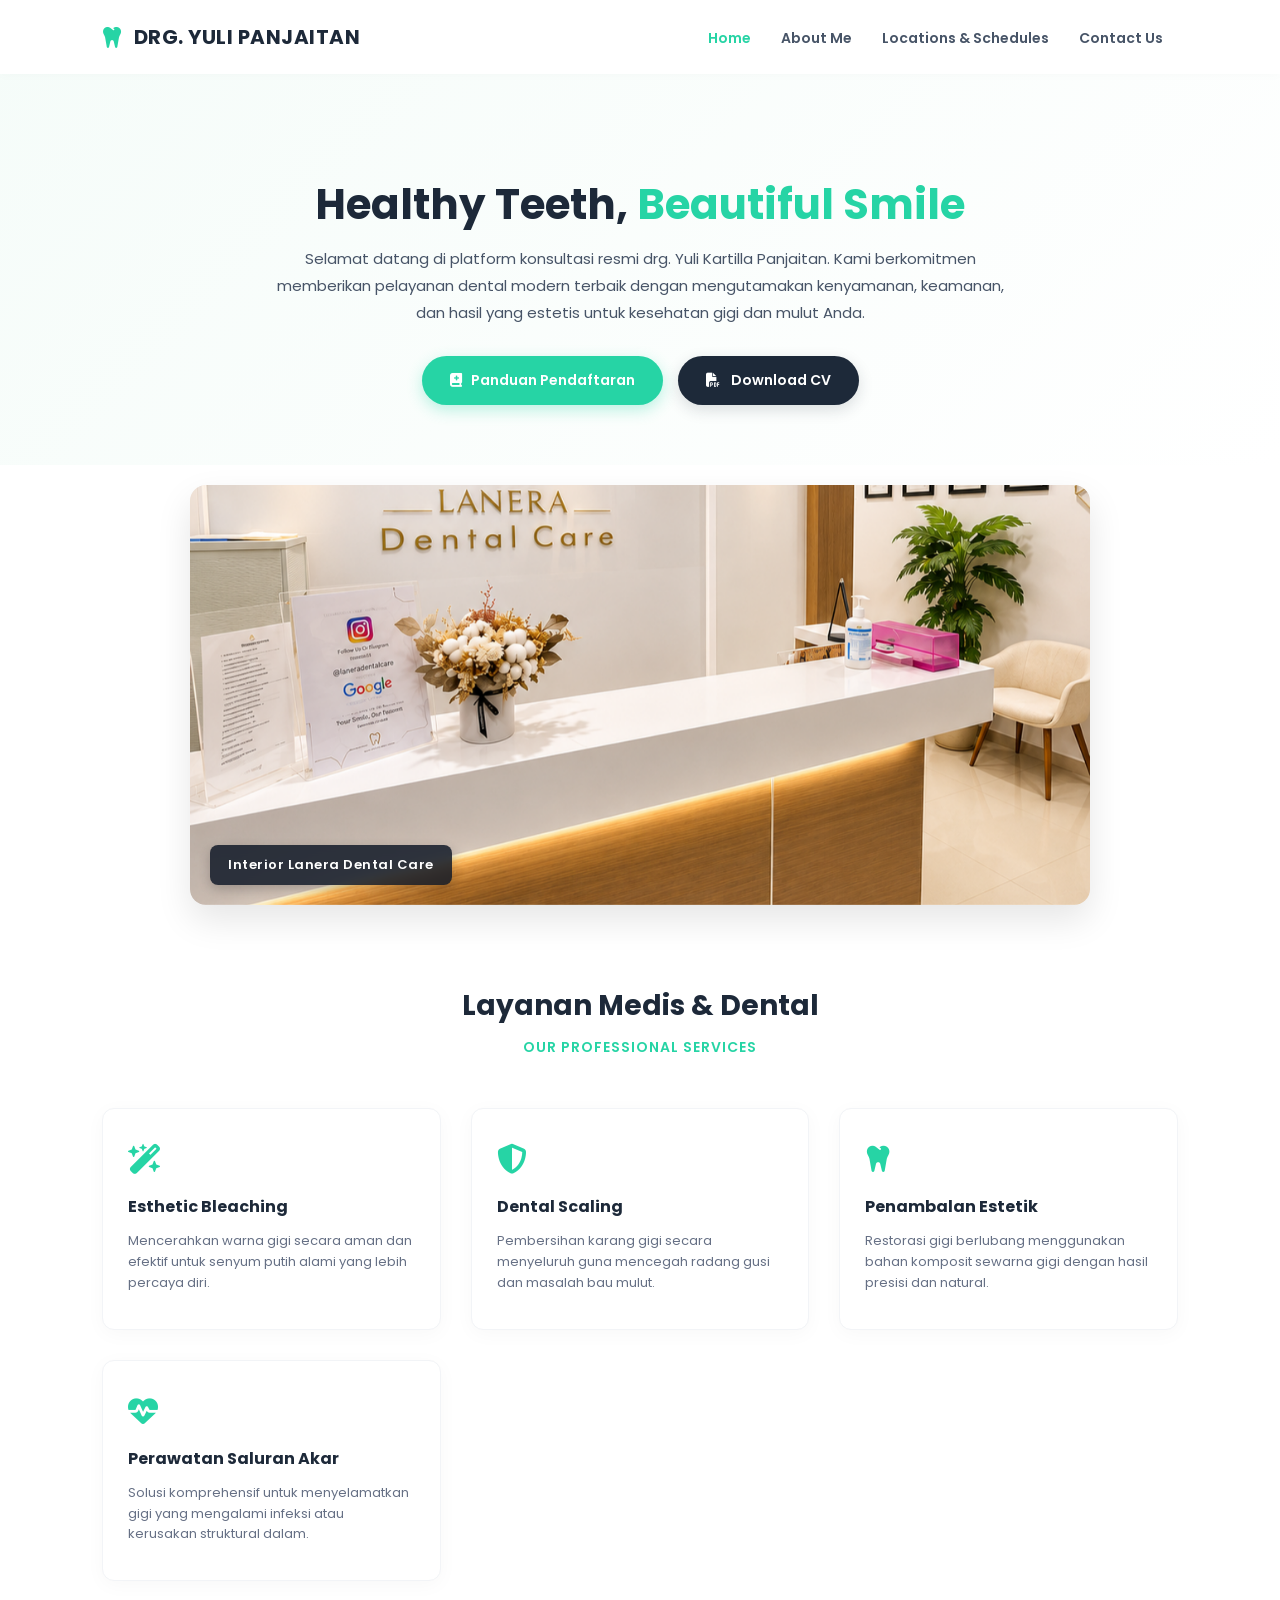
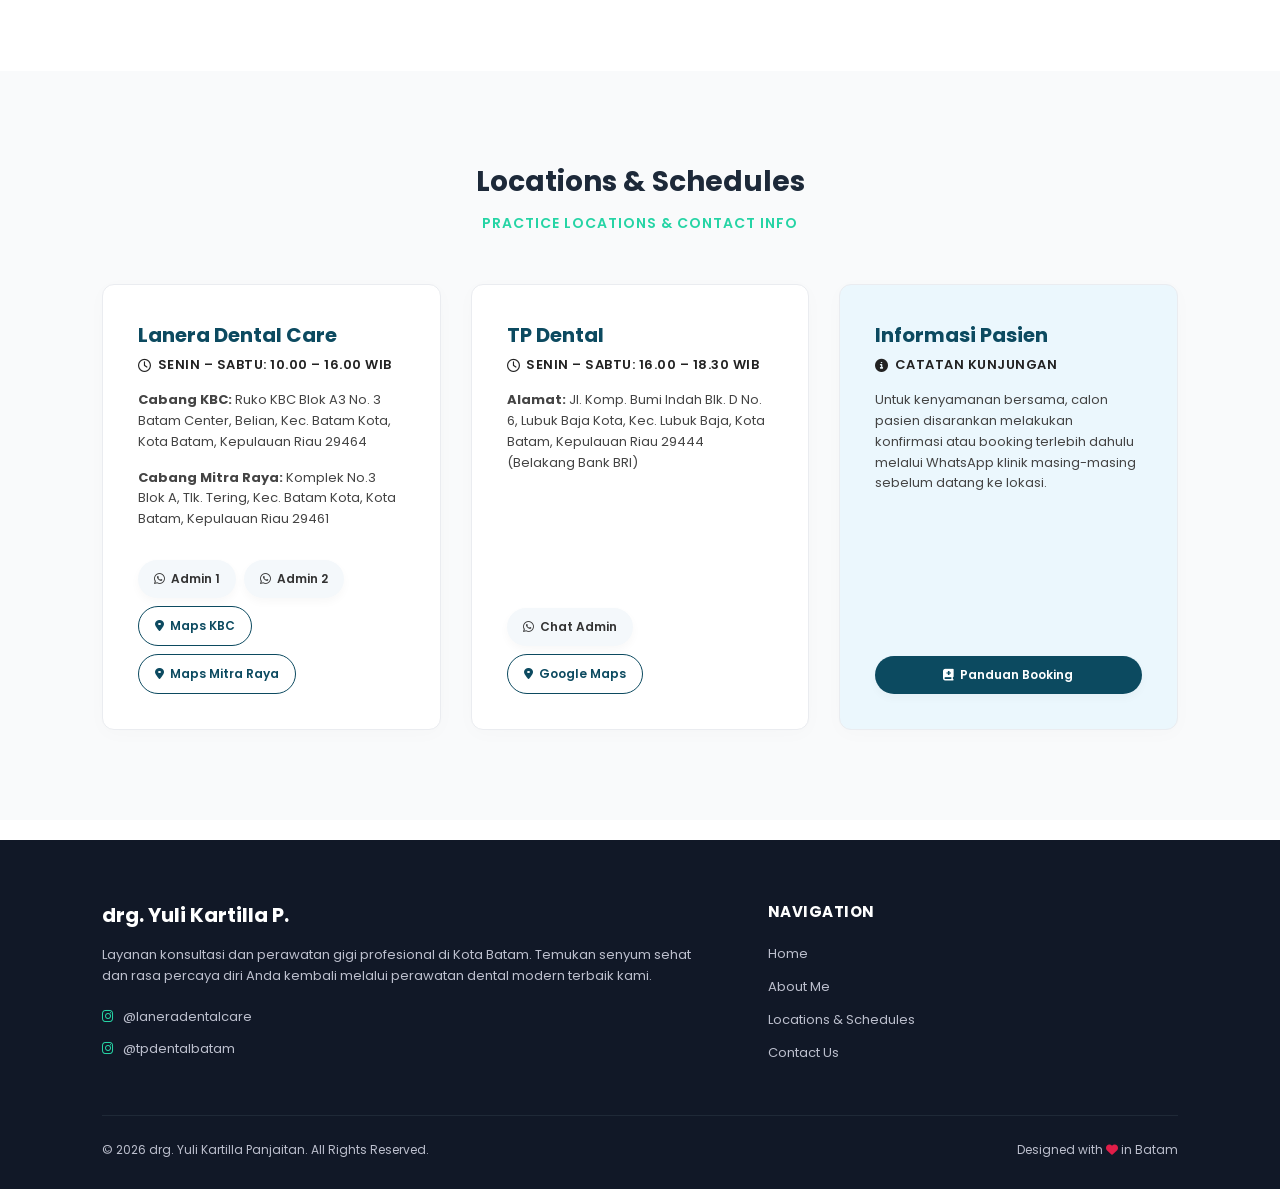
==== index.html @ f627911e "Update index.html" ====
<!DOCTYPE html>
<html lang="en">
<head>
    <meta charset="UTF-8">
    <meta name="viewport" content="width=device-width, initial-scale=1.0">
    <title>Home - drg. Yuli Kartilla Panjaitan</title>
    <!-- Font Awesome untuk Ikon -->
    <link rel="stylesheet" href="https://cdnjs.cloudflare.com/ajax/libs/font-awesome/6.4.0/css/all.min.css">
    <!-- Google Fonts -->
    <link href="https://fonts.googleapis.com/css2?family=Poppins:wght@300;400;600;700&display=swap" rel="stylesheet">
    
    <style>
        * {
            margin: 0;
            padding: 0;
            box-sizing: border-box;
            font-family: 'Poppins', sans-serif;
            scroll-behavior: smooth;
        }

        body {
            background-color: #ffffff;
            color: #333;
            overflow-x: hidden;
        }

        /* Navigation Bar */
        header {
            display: flex;
            justify-content: space-between;
            align-items: center;
            padding: 22px 8%;
            background: rgba(255, 255, 255, 0.95);
            backdrop-filter: blur(8px);
            position: fixed;
            width: 100%;
            z-index: 1000;
            top: 0;
            left: 0;
            box-shadow: 0 2px 10px rgba(0, 0, 0, 0.02);
            transition: all 0.3s ease-in-out;
        }

        header.scrolled {
            padding: 12px 8%;
            background: #ffffff;
            box-shadow: 0 4px 20px rgba(0, 0, 0, 0.08);
        }

        .logo {
            display: flex;
            align-items: center;
            font-weight: 700;
            font-size: 20px;
            color: #1d2939;
            text-transform: uppercase;
            letter-spacing: 0.5px;
        }

        .logo i {
            color: #26d4a5;
            margin-right: 10px;
            font-size: 24px;
        }

        nav {
            display: flex;
            align-items: center;
        }

        nav ul {
            display: flex;
            list-style: none;
            align-items: center;
        }

        nav ul li {
            margin: 0 15px;
        }

        nav ul li a {
            text-decoration: none;
            color: #475467;
            font-size: 14px;
            font-weight: 600;
            transition: color 0.3s;
        }

        nav ul li a:hover, nav ul li a.active {
            color: #26d4a5;
        }

        .menu-toggle {
            display: none;
            font-size: 24px;
            cursor: pointer;
        }

        /* SECTION: Hero Banner (Center Layout - Tanpa Gambar Rusak) */
        .hero-section {
            padding: 180px 8% 60px 8%;
            background: linear-gradient(135deg, #f5fcf9 0%, #ffffff 100%);
            display: flex;
            justify-content: center;
            text-align: center;
        }

        .hero-text {
            max-width: 750px;
        }

        .hero-text h1 {
            font-size: 42px;
            color: #1d2939;
            line-height: 1.2;
            margin-bottom: 15px;
            font-weight: 700;
        }

        .hero-text h1 span {
            color: #26d4a5;
        }

        .hero-text p {
            font-size: 15px;
            color: #475467;
            line-height: 1.8;
            margin-bottom: 30px;
        }

        .hero-buttons {
            display: flex; 
            gap: 15px; 
            flex-wrap: wrap;
            justify-content: center;
        }

        .btn-primary {
            display: inline-block;
            background-color: #26d4a5;
            color: white;
            padding: 14px 28px;
            border-radius: 30px;
            text-decoration: none;
            font-weight: 600;
            font-size: 14px;
            box-shadow: 0 5px 15px rgba(38, 212, 165, 0.3);
            transition: all 0.3s;
            cursor: pointer;
            border: none;
        }

        .btn-primary:hover {
            background-color: #1fc094;
            transform: translateY(-2px);
            box-shadow: 0 8px 20px rgba(38, 212, 165, 0.4);
        }

        .btn-cv {
            background-color: #1d2939; 
            box-shadow: 0 5px 15px rgba(29, 41, 57, 0.15);
        }

        .btn-cv:hover {
            background-color: #111827;
            box-shadow: 0 8px 20px rgba(29, 41, 57, 0.3);
        }

        /* SECTION: Slider Gambar Klinik Teroptimasi */
        .slider-section {
            padding: 20px 8%;
            background: #ffffff;
            display: flex;
            justify-content: center;
        }

        .hero-slider-container {
            position: relative;
            width: 100%;
            max-width: 900px;
            height: 420px;
            border-radius: 16px;
            overflow: hidden;
            box-shadow: 0 15px 35px rgba(0, 0, 0, 0.1);
            background-color: #f4f4f4;
        }

        .slide {
            position: absolute;
            top: 0;
            left: 0;
            width: 100%;
            height: 100%;
            background-repeat: no-repeat;
            background-position: center;
            background-size: cover;
            opacity: 0;
            z-index: 1;
            transition: opacity 0.8s ease-in-out;
        }

        .slide.active {
            opacity: 1;
            z-index: 2;
        }

        /* Gaya Caption Mengambang Stabil */
        .slide-caption {
            position: absolute;
            bottom: 20px;
            left: 20px;
            background: rgba(17, 25, 39, 0.85);
            backdrop-filter: blur(4px);
            -webkit-backdrop-filter: blur(4px);
            color: #ffffff;
            padding: 10px 18px;
            border-radius: 8px;
            font-size: 13px;
            font-weight: 600;
            letter-spacing: 0.5px;
            box-shadow: 0 4px 12px rgba(0,0,0,0.2);
            z-index: 3;
            pointer-events: none;
        }

        /* SECTION: Services */
        .services-section {
            padding: 60px 8% 90px 8%;
            background: #ffffff;
            text-align: center;
        }

        .section-title {
            font-size: 28px;
            color: #1d2939;
            margin-bottom: 10px;
            font-weight: 700;
        }

        .section-subtitle {
            font-size: 14px;
            color: #26d4a5;
            text-transform: uppercase;
            font-weight: 600;
            letter-spacing: 1px;
            margin-bottom: 50px;
        }

        .services-grid {
            display: grid;
            grid-template-columns: repeat(auto-fit, minmax(250px, 1fr));
            gap: 30px;
        }

        .service-card {
            background: #ffffff;
            padding: 35px 25px;
            border-radius: 12px;
            box-shadow: 0 4px 20px rgba(0,0,0,0.03);
            border: 1px solid #f2f4f7;
            transition: all 0.3s;
            text-align: left;
        }

        .service-card:hover {
            transform: translateY(-5px);
            box-shadow: 0 10px 30px rgba(0,0,0,0.08);
            border-color: #26d4a5;
        }

        .service-icon {
            font-size: 30px;
            color: #26d4a5;
            margin-bottom: 20px;
        }

        .service-card h3 {
            font-size: 16px;
            color: #1d2939;
            margin-bottom: 12px;
            font-weight: 700;
        }

        .service-card p {
            font-size: 13px;
            color: #667085;
            line-height: 1.6;
        }

        /* SECTION: Locations & Schedules */
        .locations-section {
            padding: 90px 8%;
            background: #f9fafb;
            text-align: center;
        }

        .locations-grid {
            display: grid;
            grid-template-columns: repeat(auto-fit, minmax(320px, 1fr));
            gap: 30px;
        }

        .location-card {
            background: #ffffff;
            border-radius: 12px;
            overflow: hidden;
            box-shadow: 0 4px 20px rgba(0,0,0,0.02);
            border: 1px solid #eaecf0;
            text-align: left;
            padding: 35px;
            display: flex;
            flex-direction: column;
            justify-content: space-between;
        }

        .location-card h3 {
            font-size: 20px;
            color: #0c4a60;
            margin-bottom: 5px;
            font-weight: 700;
            display: flex;
            align-items: center;
            gap: 10px;
        }

        .location-card h4 {
            font-size: 13px;
            text-transform: uppercase;
            color: #222;
            margin-top: 5px;
            margin-bottom: 15px;
            letter-spacing: 0.5px;
            display: flex;
            align-items: center;
            gap: 6px;
            font-weight: 600;
        }

        .location-card p {
            font-size: 13px;
            color: #444;
            line-height: 1.6;
            margin-bottom: 15px;
        }

        .card-buttons {
            display: flex;
            gap: 8px;
            margin-top: 15px;
            flex-wrap: wrap;
        }

        .card-btn {
            padding: 10px 16px;
            background-color: #f4f8fb;
            color: #333;
            text-decoration: none;
            font-size: 12px;
            font-weight: 600;
            border-radius: 25px;
            box-shadow: 0 4px 10px rgba(0,0,0,0.03);
            transition: all 0.3s;
            cursor: pointer;
            border: none;
            display: inline-flex;
            align-items: center;
            gap: 6px;
        }

        .card-btn:hover {
            background-color: #111;
            color: white;
            transform: translateY(-2px);
        }

        .card-btn.maps-btn {
            background-color: transparent;
            border: 1.5px solid #0c4a60;
            color: #0c4a60;
            box-shadow: none;
        }

        .card-btn.maps-btn:hover {
            background-color: #0c4a60;
            color: white;
        }

        /* MODAL POPUP PANDUAN PENDAFTARAN */
        .modal {
            display: none;
            position: fixed;
            z-index: 9999;
            left: 0;
            top: 0;
            width: 100%;
            height: 100%;
            background-color: rgba(17, 24, 39, 0.7);
            align-items: center;
            justify-content: center;
            backdrop-filter: blur(4px);
            opacity: 0;
            transition: opacity 0.3s ease;
        }

        .modal.show {
            display: flex;
            opacity: 1;
        }

        .modal-content {
            background-color: #ffffff;
            padding: 35px;
            border-radius: 16px;
            width: 90%;
            max-width: 540px;
            box-shadow: 0 20px 40px rgba(0, 0, 0, 0.15);
            position: relative;
            transform: translateY(-30px);
            transition: transform 0.3s ease;
        }

        .modal.show .modal-content {
            transform: translateY(0);
        }

        .close-btn {
            position: absolute;
            right: 20px;
            top: 15px;
            font-size: 28px;
            font-weight: bold;
            color: #9ca3af;
            cursor: pointer;
            transition: color 0.2s;
        }

        .close-btn:hover {
            color: #1f2937;
        }

        .modal h2 {
            font-size: 22px;
            color: #0c4a60;
            font-weight: 700;
            margin-bottom: 20px;
            display: flex;
            align-items: center;
            gap: 10px;
        }

        .modal-step-container {
            display: flex;
            flex-direction: column;
            gap: 20px;
        }

        .modal-step {
            display: flex;
            gap: 15px;
            align-items: flex-start;
        }

        .step-number {
            background-color: #26d4a5;
            color: white;
            font-weight: 700;
            font-size: 13px;
            width: 26px;
            height: 26px;
            border-radius: 50%;
            display: flex;
            justify-content: center;
            align-items: center;
            flex-shrink: 0;
            margin-top: 2px;
        }

        .step-text h4 {
            font-size: 14px;
            color: #1d2939;
            font-weight: 600;
            margin-bottom: 4px;
        }

        .step-text p {
            font-size: 13px;
            color: #667085;
            line-height: 1.5;
        }

        .step-text blockquote {
            background-color: #f4f8fb;
            border-left: 3px solid #26d4a5;
            padding: 8px 12px;
            margin-top: 8px;
            font-size: 12px;
            color: #333;
            border-radius: 0 4px 4px 0;
            font-style: normal;
        }

        /* SECTION: Footer */
        footer {
            background-color: #111827;
            color: #bcbfcd;
            padding: 60px 8% 30px 8%;
            font-size: 14px;
        }

        .footer-container {
            display: grid;
            grid-template-columns: 1.5fr 1fr;
            gap: 50px;
            margin-bottom: 40px;
        }

        .footer-brand h3 {
            color: white;
            font-size: 20px;
            margin-bottom: 15px;
            font-weight: 700;
        }

        .footer-brand p {
            line-height: 1.6;
            margin-bottom: 20px;
            font-size: 13px;
        }

        .footer-socials-link a {
            color: #bcbfcd;
            text-decoration: none;
            display: flex;
            align-items: center;
            gap: 10px;
            margin-bottom: 12px;
            transition: color 0.3s;
            font-size: 13px;
        }

        .footer-socials-link a:hover {
            color: #26d4a5;
        }

        .footer-links h4 {
            color: white;
            font-size: 15px;
            font-weight: 700;
            margin-bottom: 20px;
            text-transform: uppercase;
            letter-spacing: 0.5px;
        }

        .footer-links ul {
            list-style: none;
        }

        .footer-links ul li {
            margin-bottom: 12px;
        }

        .footer-links ul li a {
            color: #bcbfcd;
            text-decoration: none;
            transition: color 0.3s;
            font-size: 13px;
        }

        .footer-links ul li a:hover {
            color: #26d4a5;
        }

        .footer-bottom {
            border-top: 1px solid #1f2937;
            padding-top: 25px;
            display: flex;
            justify-content: space-between;
            align-items: center;
            flex-wrap: wrap;
            gap: 15px;
            font-size: 12px;
        }

        /* Responsive Breakpoints */
        @media (max-width: 992px) {
            header { padding: 16px 5%; background: white !important; position: fixed; box-shadow: 0 2px 10px rgba(0,0,0,0.05); }
            .menu-toggle { display: block; color: #111; }
            nav ul {
                display: none;
                flex-direction: column;
                position: absolute;
                top: 100%;
                left: 0;
                width: 100%;
                background: white;
                padding: 20px;
                box-shadow: 0 10px 15px rgba(0,0,0,0.05);
            }
            nav ul.active { display: flex; }
            nav ul li { margin: 10px 0; }
            
            .hero-section { padding: 140px 5% 40px 5%; }
            .hero-slider-container { height: 280px; }
            .slide-caption { bottom: 15px; left: 15px; font-size: 12px; padding: 8px 14px; }
            .locations-grid { grid-template-columns: 1fr; gap: 30px; }
            .footer-container { grid-template-columns: 1fr; gap: 30px; }
        }
    </style>
</head>
<body>

    <!-- Header / Navigasi -->
    <header>
        <div class="logo">
            <i class="fa-solid fa-tooth"></i> drg. YULI PANJAITAN
        </div>
        <nav>
            <div class="menu-toggle" id="mobile-menu"><i class="fa-solid fa-bars"></i></div>
            <ul id="nav-list">
                <li><a href="index.html" class="active">Home</a></li>
                <li><a href="about.html">About Me</a></li>
                <li><a href="#locations">Locations & Schedules</a></li>
                <li><a href="#contact">Contact Us</a></li>
            </ul>
        </nav>
    </header>

    <!-- SECTION: Hero Banner (SUDAH BERSIH TANPA GAMBAR RUSAK) -->
    <section class="hero-section">
        <div class="hero-text">
            <h1>Healthy Teeth, <span>Beautiful Smile</span></h1>
            <p>Selamat datang di platform konsultasi resmi drg. Yuli Kartilla Panjaitan. Kami berkomitmen memberikan pelayanan dental modern terbaik dengan mengutamakan kenyamanan, keamanan, dan hasil yang estetis untuk kesehatan gigi dan mulut Anda.</p>
            
            <div class="hero-buttons">
                <button class="btn-primary" onclick="toggleModal(true)">
                    <i class="fa-solid fa-book-medical" style="margin-right: 6px;"></i> Panduan Pendaftaran
                </button>
                <a href="CV_drg_Yuli_Kartilla_Panjaitan.pdf" class="btn-primary btn-cv" download>
                    <i class="fa-solid fa-file-pdf" style="margin-right: 8px;"></i> Download CV
                </a>
            </div>
        </div>
    </section>

    <!-- SECTION: Bingkai Slider Klinik Dengan Teks Caption Otomatis -->
    <section class="slider-section">
        <div class="hero-slider-container">
            <div class="slide active" style="background-image: url('lanera-interior.jpg');">
                <div class="slide-caption">Interior Lanera Dental Care</div>
            </div>
            <div class="slide" style="background-image: url('tp-dental-luar.jpg');">
                <div class="slide-caption">Fasilitas Utama TP Dental</div>
            </div>
            <div class="slide" style="background-image: url('lanera-luar.jpg');">
                <div class="slide-caption">Tampak Depan Lanera Dental Care</div>
            </div>
            <div class="slide" style="background-image: url('tp-dental-pintu.jpg');">
                <div class="slide-caption">Ruang Praktik Utama TP Dental</div>
            </div>
        </div>
    </section>

    <!-- SECTION: Services -->
    <section class="services-section">
        <h2 class="section-title">Layanan Medis & Dental</h2>
        <div class="section-subtitle">Our Professional Services</div>
        <div class="services-grid">
            <div class="service-card">
                <i class="fa-solid fa-wand-magic-sparkles service-icon"></i>
                <h3>Esthetic Bleaching</h3>
                <p>Mencerahkan warna gigi secara aman dan efektif untuk senyum putih alami yang lebih percaya diri.</p>
            </div>
            <div class="service-card">
                <i class="fa-solid fa-shield-halved service-icon"></i>
                <h3>Dental Scaling</h3>
                <p>Pembersihan karang gigi secara menyeluruh guna mencegah radang gusi dan masalah bau mulut.</p>
            </div>
            <div class="service-card">
                <i class="fa-solid fa-tooth service-icon"></i>
                <h3>Penambalan Estetik</h3>
                <p>Restorasi gigi berlubang menggunakan bahan komposit sewarna gigi dengan hasil presisi dan natural.</p>
            </div>
            <div class="service-card">
                <i class="fa-solid fa-heart-pulse service-icon"></i>
                <h3>Perawatan Saluran Akar</h3>
                <p>Solusi komprehensif untuk menyelamatkan gigi yang mengalami infeksi atau kerusakan struktural dalam.</p>
            </div>
        </div>
    </section>

    <!-- SECTION: Locations & Schedules -->
    <section class="locations-section" id="locations">
        <h2 class="section-title">Locations & Schedules</h2>
        <div class="section-subtitle">Practice Locations & Contact Info</div>
        <div class="locations-grid">
            
            <!-- KLINIK 1 -->
            <div class="location-card">
                <div>
                    <h3>Lanera Dental Care</h3>
                    <h4><i class="fa-regular fa-clock"></i> Senin – Sabtu: 10.00 – 16.00 WIB</h4>
                    <p><strong>Cabang KBC:</strong> Ruko KBC Blok A3 No. 3 Batam Center, Belian, Kec. Batam Kota, Kota Batam, Kepulauan Riau 29464</p>
                    <p><strong>Cabang Mitra Raya:</strong> Komplek No.3 Blok A, Tlk. Tering, Kec. Batam Kota, Kota Batam, Kepulauan Riau 29461</p>
                </div>
                <div class="card-buttons">
                    <button class="card-btn" onclick="openWhatsApp('628121646224', 'Halo Lanera Dental Care, saya ingin membuat janji temu dengan drg. Yuli.')"><i class="fa-brands fa-whatsapp"></i> Admin 1</button>
                    <button class="card-btn" onclick="openWhatsApp('6281225776161', 'Halo Lanera Dental Care, saya ingin bertanya tentang jadwal drg. Yuli.')"><i class="fa-brands fa-whatsapp"></i> Admin 2</button>
                    <button class="card-btn maps-btn" onclick="window.open('https://maps.google.com/?q=Lanera+Dental+Care+Batam', '_blank')"><i class="fa-solid fa-location-dot"></i> Maps KBC</button>
                    <button class="card-btn maps-btn" onclick="window.open('https://share.google/v10jY90e3OtJGrs5b', '_blank')"><i class="fa-solid fa-location-dot"></i> Maps Mitra Raya</button>
                </div>
            </div>

            <!-- KLINIK 2 -->
            <div class="location-card">
                <div>
                    <h3>TP Dental</h3>
                    <h4><i class="fa-regular fa-clock"></i> Senin – Sabtu: 16.00 – 18.30 WIB</h4>
                    <p><strong>Alamat:</strong> Jl. Komp. Bumi Indah Blk. D No. 6, Lubuk Baja Kota, Kec. Lubuk Baja, Kota Batam, Kepulauan Riau 29444 (Belakang Bank BRI)</p>
                </div>
                <div class="card-buttons">
                    <button class="card-btn" onclick="openWhatsApp('6281373091545', 'Halo TP Dental, saya ingin menjadwalkan kunjungan ke drg. Yuli sore ini.')"><i class="fa-brands fa-whatsapp"></i> Chat Admin</button>
                    <button class="card-btn maps-btn" onclick="window.open('https://maps.google.com/?q=TP+Dental+Batam', '_blank')"><i class="fa-solid fa-location-dot"></i> Google Maps</button>
                </div>
            </div>

            <!-- KARTU INFORMASI EXTRA -->
            <div class="location-card" style="background-color: #ebf7fd;">
                <div>
                    <h3>Informasi Pasien</h3>
                    <h4><i class="fa-solid fa-circle-info"></i> Catatan Kunjungan</h4>
                    <p>Untuk kenyamanan bersama, calon pasien disarankan melakukan konfirmasi atau booking terlebih dahulu melalui WhatsApp klinik masing-masing sebelum datang ke lokasi.</p>
                </div>
                <div class="card-buttons">
                    <button class="card-btn" style="background-color: #0c4a60; color: white; width: 100%; justify-content: center;" onclick="toggleModal(true)"><i class="fa-solid fa-book-medical"></i> Panduan Booking</button>
                </div>
            </div>

        </div>
    </section>

    <!-- SECTION: Contact Us Link Anchor -->
    <section id="contact" style="padding: 10px 0;"></section>

    <!-- MODAL POPUP PANDUAN PENDAFTARAN -->
    <div id="panduanModal" class="modal">
        <div class="modal-content">
            <span class="close-btn" onclick="toggleModal(false)">&times;</span>
            <h2><i class="fa-solid fa-book-medical" style="color: #26d4a5;"></i> Panduan Pendaftaran</h2>
            <div style="border-top: 1px solid #f0f4f8; margin-bottom: 20px;"></div>
            
            <div class="modal-step-container">
                <div class="modal-step">
                    <div class="step-number">1</div>
                    <div class="step-text">
                        <h4>Pilih Lokasi & Jadwal Praktik</h4>
                        <p>Tentukan klinik pilihan Anda (Lanera KBC, Lanera Mitra Raya, atau TP Dental) berdasarkan lokasi terdekat serta jam operasional masuk drg. Yuli.</p>
                    </div>
                </div>
                <div class="modal-step">
                    <div class="step-number">2</div>
                    <div class="step-text">
                        <h4>Hubungi Kontak Admin</h4>
                        <p>Klik tombol <strong>Admin</strong> atau <strong>Chat Admin</strong> pada kartu klinik yang dipilih untuk langsung dialihkan ke ruang obrolan WhatsApp.</p>
                    </div>
                </div>
                <div class="modal-step">
                    <div class="step-number">3</div>
                    <div class="step-text">
                        <h4>Kirimkan Format Booking</h4>
                        <p>Kirim pesan otomatis yang tersedia atau gunakan pola teks mandiri berikut agar proses input jadwal berjalan lebih cepat:</p>
                        <blockquote>
                            • <strong>Nama Pasien:</strong> <br>
                            • <strong>Klinik Tujuan:</strong> (KBC / Mitra Raya / TP Dental)<br>
                            • <strong>Hari & Tanggal Kunjungan:</strong> <br>
                            • <strong>Keluhan / Jenis Perawatan:</strong>
                        </blockquote>
                    </div>
                </div>
                <div class="modal-step">
                    <div class="step-number">4</div>
                    <div class="step-text">
                        <h4>Tunggu Konfirmasi Slot</h4>
                        <p>Admin klinik akan memverifikasi ketersediaan jam kunjungan Anda. Setelah disetujui, Anda tinggal datang sesuai jadwal aman tersebut.</p>
                    </div>
                </div>
            </div>
        </div>
    </div>

    <!-- FOOTER -->
    <footer>
        <div class="footer-container">
            <div class="footer-brand">
                <h3>drg. Yuli Kartilla P.</h3>
                <p>Layanan konsultasi dan perawatan gigi profesional di Kota Batam. Temukan senyum sehat dan rasa percaya diri Anda kembali melalui perawatan dental modern terbaik kami.</p>
                <div class="footer-socials-link">
                    <a href="https://www.instagram.com/laneradentalcare/?hl=id" target="_blank"><i class="fa-brands fa-instagram" style="color: #26d4a5;"></i> @laneradentalcare</a>
                    <a href="https://www.instagram.com/tpdentalbatam/" target="_blank"><i class="fa-brands fa-instagram" style="color: #26d4a5;"></i> @tpdentalbatam</a>
                </div>
            </div>

            <div class="footer-links">
                <h4>Navigation</h4>
                <ul>
                    <li><a href="index.html">Home</a></li>
                    <li><a href="about.html">About Me</a></li>
                    <li><a href="#locations">Locations & Schedules</a></li>
                    <li><a href="#contact">Contact Us</a></li>
                </ul>
            </div>
        </div>

        <div class="footer-bottom">
            <p>&copy; 2026 drg. Yuli Kartilla Panjaitan. All Rights Reserved.</p>
            <p>Designed with <i class="fa-solid fa-heart" style="color: #e11d48;"></i> in Batam</p>
        </div>
    </footer>

    <!-- JavaScript Interaksi -->
    <script>
        const header = document.querySelector('header');
        function checkScroll() {
            const scrollTop = window.scrollY || window.pageYOffset || document.documentElement.scrollTop;
            if (scrollTop > 30) {
                header.classList.add('scrolled');
            } else {
                header.classList.remove('scrolled');
            }
        }
        window.addEventListener('scroll', checkScroll);
        window.addEventListener('load', checkScroll);

        function openWhatsApp(nomor, pesan) {
            const url = `https://wa.me/${nomor}?text=${encodeURIComponent(pesan)}`;
            window.open(url, '_blank');
        }

        function toggleModal(show) {
            const modal = document.getElementById('panduanModal');
            if (show) {
                modal.style.display = 'flex';
                setTimeout(() => modal.classList.add('show'), 10);
            } else {
                modal.classList.remove('show');
                setTimeout(() => modal.style.display = 'none', 300);
            }
        }

        window.onclick = function(event) {
            const modal = document.getElementById('panduanModal');
            if (event.target === modal) {
                toggleModal(false);
            }
        }

        const mobileMenu = document.getElementById('mobile-menu');
        const navList = document.getElementById('nav-list');
        mobileMenu.addEventListener('click', () => {
            navList.classList.toggle('active');
        });

        // LOGIC AUTOMATIC IMAGE SLIDER STABIL LINTAS PLATFORM
        const slides = document.querySelectorAll('.slide');
        let currentSlide = 0;

        function nextSlide() {
            if (slides.length <= 1) return;
            slides[currentSlide].classList.remove('active');
            currentSlide = (currentSlide + 1) % slides.length;
            slides[currentSlide].classList.add('active');
        }

        if (slides.length > 0) {
            setInterval(nextSlide, 4000);
        }
    </script>
</body>
</html>
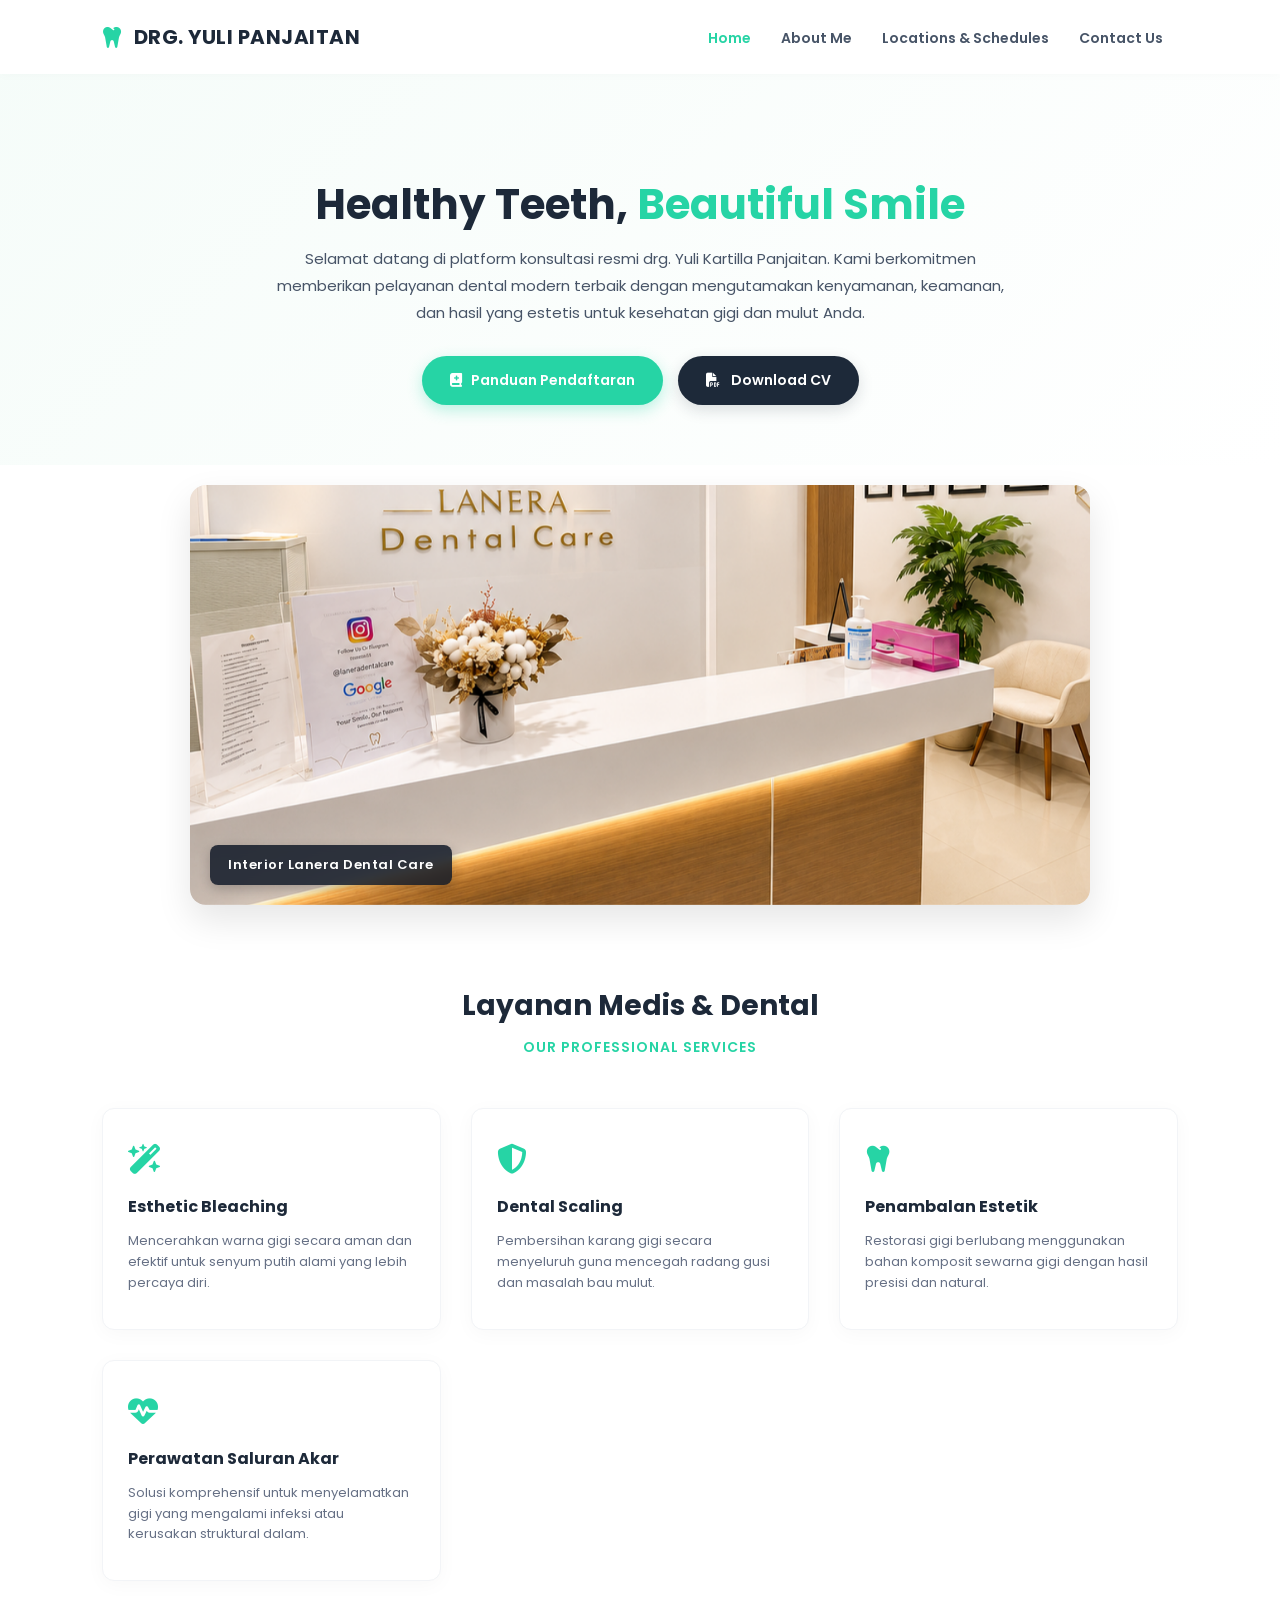
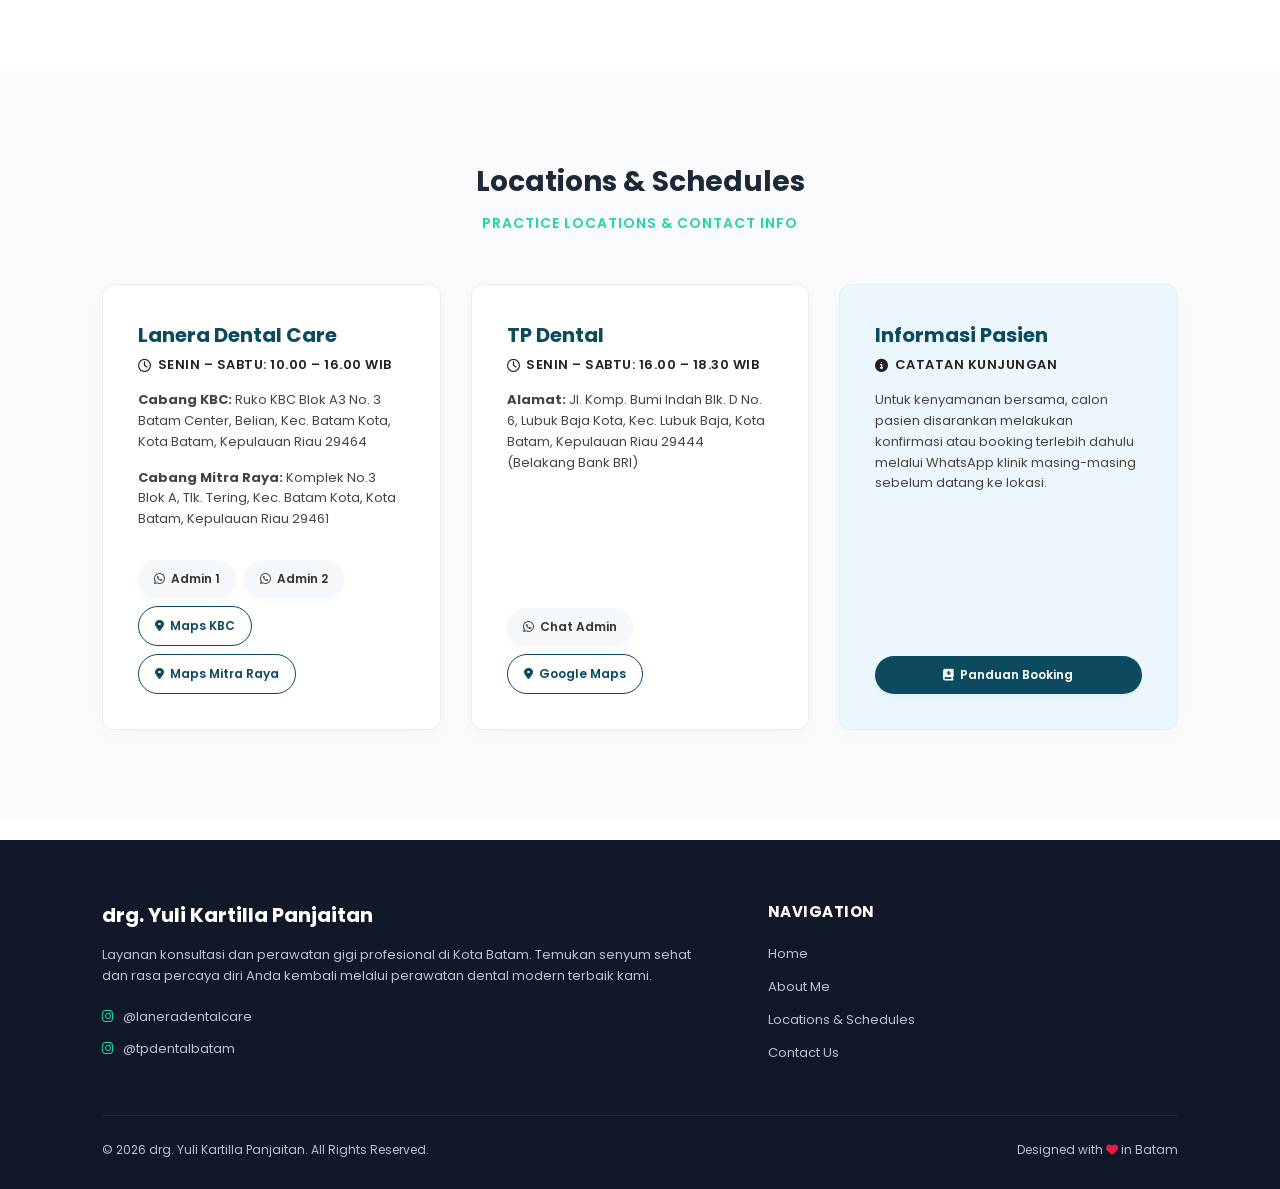
==== commit e07b27dd: "Update index.html" ====
--- a/index.html
+++ b/index.html
@@ -649,13 +649,13 @@
                 <div class="slide-caption">Interior Lanera Dental Care</div>
             </div>
             <div class="slide" style="background-image: url('tp-dental-luar.jpg');">
-                <div class="slide-caption">Fasilitas Utama TP Dental</div>
+                <div class="slide-caption">Tampak Depan TP Dental</div>
             </div>
             <div class="slide" style="background-image: url('lanera-luar.jpg');">
                 <div class="slide-caption">Tampak Depan Lanera Dental Care</div>
             </div>
             <div class="slide" style="background-image: url('tp-dental-pintu.jpg');">
-                <div class="slide-caption">Ruang Praktik Utama TP Dental</div>
+                <div class="slide-caption">Interior TP Dental</div>
             </div>
         </div>
     </section>
@@ -791,7 +791,7 @@
     <footer>
         <div class="footer-container">
             <div class="footer-brand">
-                <h3>drg. Yuli Kartilla P.</h3>
+                <h3>drg. Yuli Kartilla Panjaitan</h3>
                 <p>Layanan konsultasi dan perawatan gigi profesional di Kota Batam. Temukan senyum sehat dan rasa percaya diri Anda kembali melalui perawatan dental modern terbaik kami.</p>
                 <div class="footer-socials-link">
                     <a href="https://www.instagram.com/laneradentalcare/?hl=id" target="_blank"><i class="fa-brands fa-instagram" style="color: #26d4a5;"></i> @laneradentalcare</a>
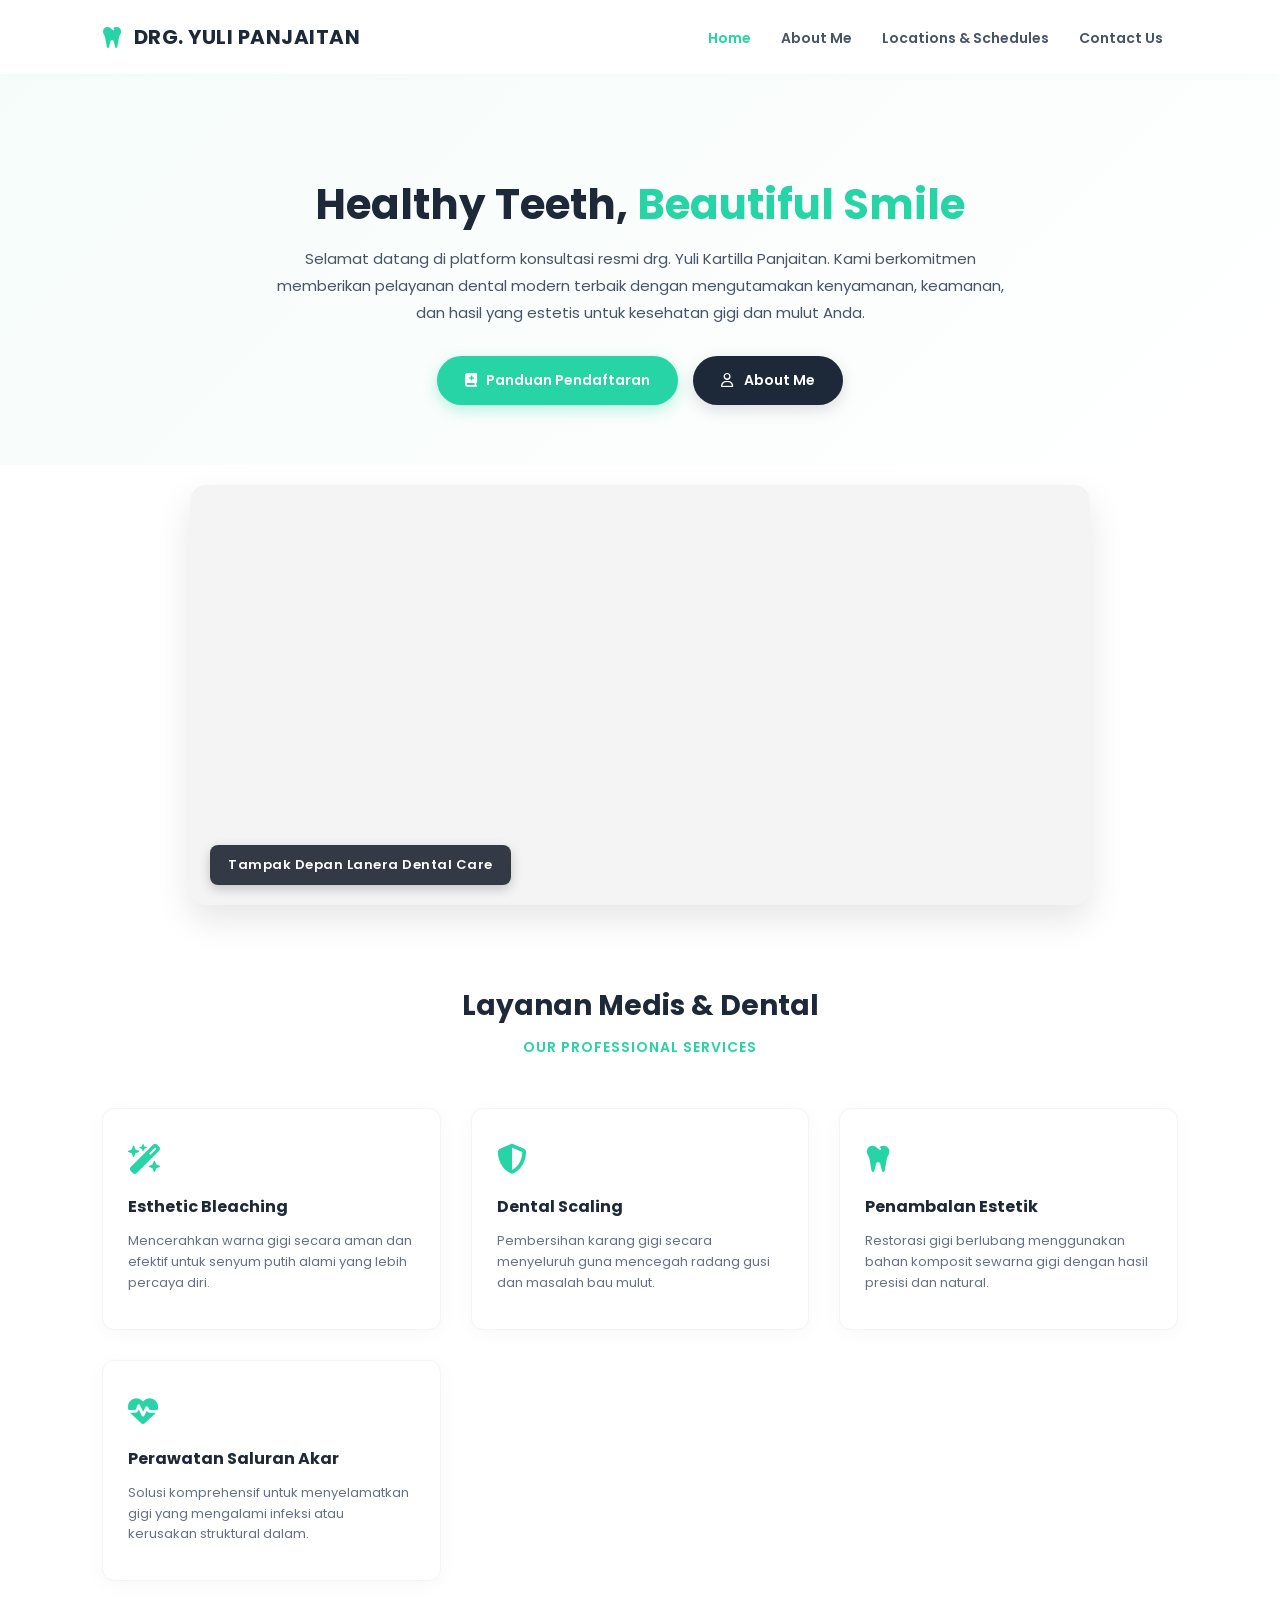
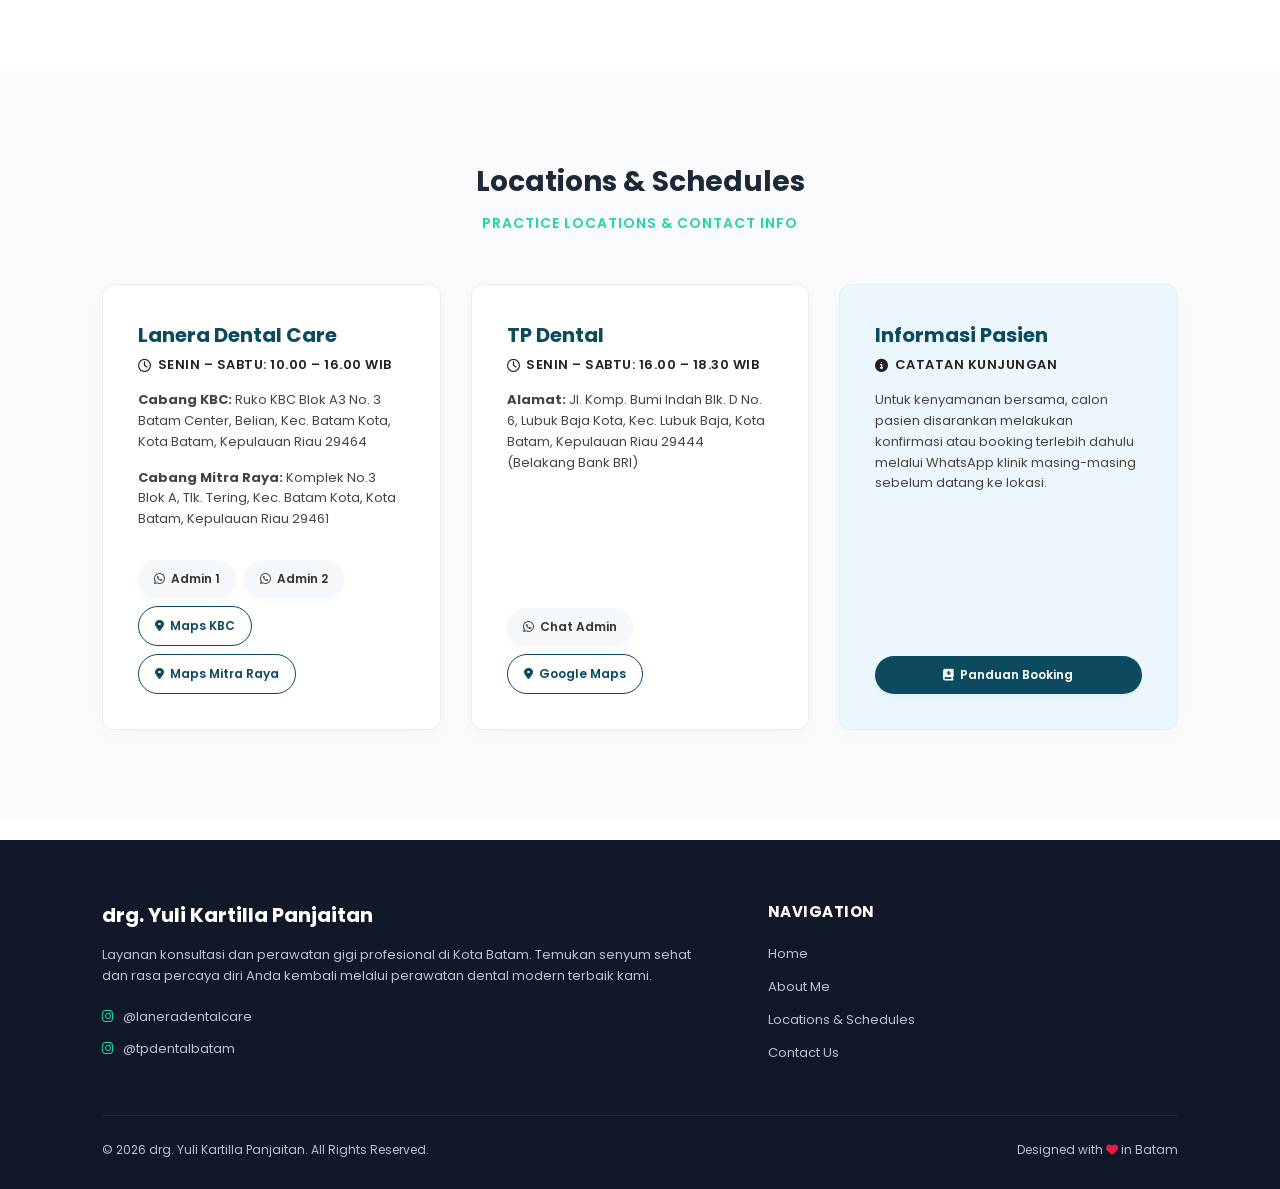
==== commit 223df55c: "Update index.html" ====
--- a/index.html
+++ b/index.html
@@ -4,9 +4,7 @@
     <meta charset="UTF-8">
     <meta name="viewport" content="width=device-width, initial-scale=1.0">
     <title>Home - drg. Yuli Kartilla Panjaitan</title>
-    <!-- Font Awesome untuk Ikon -->
     <link rel="stylesheet" href="https://cdnjs.cloudflare.com/ajax/libs/font-awesome/6.4.0/css/all.min.css">
-    <!-- Google Fonts -->
     <link href="https://fonts.googleapis.com/css2?family=Poppins:wght@300;400;600;700&display=swap" rel="stylesheet">
     
     <style>
@@ -55,6 +53,8 @@
             color: #1d2939;
             text-transform: uppercase;
             letter-spacing: 0.5px;
+            text-decoration: none; /* Menghapus underline karena berupa link */
+            cursor: pointer;
         }
 
         .logo i {
@@ -96,7 +96,7 @@
             cursor: pointer;
         }
 
-        /* SECTION: Hero Banner (Center Layout - Tanpa Gambar Rusak) */
+        /* SECTION: Hero Banner */
         .hero-section {
             padding: 180px 8% 60px 8%;
             background: linear-gradient(135deg, #f5fcf9 0%, #ffffff 100%);
@@ -156,12 +156,12 @@
             box-shadow: 0 8px 20px rgba(38, 212, 165, 0.4);
         }
 
-        .btn-cv {
+        .btn-about {
             background-color: #1d2939; 
             box-shadow: 0 5px 15px rgba(29, 41, 57, 0.15);
         }
 
-        .btn-cv:hover {
+        .btn-about:hover {
             background-color: #111827;
             box-shadow: 0 8px 20px rgba(29, 41, 57, 0.3);
         }
@@ -204,7 +204,6 @@
             z-index: 2;
         }
 
-        /* Gaya Caption Mengambang Stabil */
         .slide-caption {
             position: absolute;
             bottom: 20px;
@@ -385,7 +384,7 @@
             color: white;
         }
 
-        /* MODAL POPUP PANDUAN PENDAFTARAN */
+        /* MODAL POPUP PANDUAN PENDAFTARAN RESPONSIVE */
         .modal {
             display: none;
             position: fixed;
@@ -400,6 +399,7 @@
             backdrop-filter: blur(4px);
             opacity: 0;
             transition: opacity 0.3s ease;
+            padding: 20px;
         }
 
         .modal.show {
@@ -409,16 +409,26 @@
 
         .modal-content {
             background-color: #ffffff;
-            padding: 35px;
+            padding: 30px 25px 25px 25px;
             border-radius: 16px;
-            width: 90%;
-            max-width: 540px;
+            width: 100%;
+            max-width: 500px;
+            max-height: 85vh;
+            overflow-y: auto;
             box-shadow: 0 20px 40px rgba(0, 0, 0, 0.15);
             position: relative;
             transform: translateY(-30px);
             transition: transform 0.3s ease;
         }
 
+        .modal-content::-webkit-scrollbar {
+            width: 6px;
+        }
+        .modal-content::-webkit-scrollbar-thumb {
+            background-color: #d0d5dd;
+            border-radius: 4px;
+        }
+
         .modal.show .modal-content {
             transform: translateY(0);
         }
@@ -427,11 +437,13 @@
             position: absolute;
             right: 20px;
             top: 15px;
-            font-size: 28px;
-            font-weight: bold;
+            font-size: 32px;
+            font-weight: 600;
             color: #9ca3af;
             cursor: pointer;
             transition: color 0.2s;
+            line-height: 1;
+            padding: 5px;
         }
 
         .close-btn:hover {
@@ -439,10 +451,11 @@
         }
 
         .modal h2 {
-            font-size: 22px;
+            font-size: 20px;
             color: #0c4a60;
             font-weight: 700;
-            margin-bottom: 20px;
+            margin-bottom: 15px;
+            padding-right: 30px;
             display: flex;
             align-items: center;
             gap: 10px;
@@ -609,11 +622,10 @@
 </head>
 <body>
 
-    <!-- Header / Navigasi -->
     <header>
-        <div class="logo">
+        <a href="about.html" class="logo">
             <i class="fa-solid fa-tooth"></i> drg. YULI PANJAITAN
-        </div>
+        </a>
         <nav>
             <div class="menu-toggle" id="mobile-menu"><i class="fa-solid fa-bars"></i></div>
             <ul id="nav-list">
@@ -625,7 +637,6 @@
         </nav>
     </header>
 
-    <!-- SECTION: Hero Banner (SUDAH BERSIH TANPA GAMBAR RUSAK) -->
     <section class="hero-section">
         <div class="hero-text">
             <h1>Healthy Teeth, <span>Beautiful Smile</span></h1>
@@ -635,32 +646,30 @@
                 <button class="btn-primary" onclick="toggleModal(true)">
                     <i class="fa-solid fa-book-medical" style="margin-right: 6px;"></i> Panduan Pendaftaran
                 </button>
-                <a href="CV_drg_Yuli_Kartilla_Panjaitan.pdf" class="btn-primary btn-cv" download>
-                    <i class="fa-solid fa-file-pdf" style="margin-right: 8px;"></i> Download CV
+                <a href="about.html" class="btn-primary btn-about">
+                    <i class="fa-regular fa-user" style="margin-right: 8px;"></i> About Me
                 </a>
             </div>
         </div>
     </section>
 
-    <!-- SECTION: Bingkai Slider Klinik Dengan Teks Caption Otomatis -->
     <section class="slider-section">
         <div class="hero-slider-container">
-            <div class="slide active" style="background-image: url('lanera-interior.jpg');">
+            <div class="slide active" style="background-image: url('lanera-luar.jpg');">
+                <div class="slide-caption">Tampak Depan Lanera Dental Care</div>
+            </div>
+            <div class="slide" style="background-image: url('lanera-interior.jpg');">
                 <div class="slide-caption">Interior Lanera Dental Care</div>
             </div>
             <div class="slide" style="background-image: url('tp-dental-luar.jpg');">
                 <div class="slide-caption">Tampak Depan TP Dental</div>
             </div>
-            <div class="slide" style="background-image: url('lanera-luar.jpg');">
-                <div class="slide-caption">Tampak Depan Lanera Dental Care</div>
-            </div>
             <div class="slide" style="background-image: url('tp-dental-pintu.jpg');">
                 <div class="slide-caption">Interior TP Dental</div>
             </div>
         </div>
     </section>
 
-    <!-- SECTION: Services -->
     <section class="services-section">
         <h2 class="section-title">Layanan Medis & Dental</h2>
         <div class="section-subtitle">Our Professional Services</div>
@@ -688,13 +697,11 @@
         </div>
     </section>
 
-    <!-- SECTION: Locations & Schedules -->
     <section class="locations-section" id="locations">
         <h2 class="section-title">Locations & Schedules</h2>
         <div class="section-subtitle">Practice Locations & Contact Info</div>
         <div class="locations-grid">
             
-            <!-- KLINIK 1 -->
             <div class="location-card">
                 <div>
                     <h3>Lanera Dental Care</h3>
@@ -710,7 +717,6 @@
                 </div>
             </div>
 
-            <!-- KLINIK 2 -->
             <div class="location-card">
                 <div>
                     <h3>TP Dental</h3>
@@ -723,7 +729,6 @@
                 </div>
             </div>
 
-            <!-- KARTU INFORMASI EXTRA -->
             <div class="location-card" style="background-color: #ebf7fd;">
                 <div>
                     <h3>Informasi Pasien</h3>
@@ -738,13 +743,11 @@
         </div>
     </section>
 
-    <!-- SECTION: Contact Us Link Anchor -->
     <section id="contact" style="padding: 10px 0;"></section>
 
-    <!-- MODAL POPUP PANDUAN PENDAFTARAN -->
     <div id="panduanModal" class="modal">
         <div class="modal-content">
-            <span class="close-btn" onclick="toggleModal(false)">&times;</span>
+            <span class="close-btn" onclick="toggleModal(false)">×</span>
             <h2><i class="fa-solid fa-book-medical" style="color: #26d4a5;"></i> Panduan Pendaftaran</h2>
             <div style="border-top: 1px solid #f0f4f8; margin-bottom: 20px;"></div>
             
@@ -768,7 +771,7 @@
                     <div class="step-text">
                         <h4>Kirimkan Format Booking</h4>
                         <p>Kirim pesan otomatis yang tersedia atau gunakan pola teks mandiri berikut agar proses input jadwal berjalan lebih cepat:</p>
-                        <blockquote>
+                        blockquote>
                             • <strong>Nama Pasien:</strong> <br>
                             • <strong>Klinik Tujuan:</strong> (KBC / Mitra Raya / TP Dental)<br>
                             • <strong>Hari & Tanggal Kunjungan:</strong> <br>
@@ -787,7 +790,6 @@
         </div>
     </div>
 
-    <!-- FOOTER -->
     <footer>
         <div class="footer-container">
             <div class="footer-brand">
@@ -811,12 +813,11 @@
         </div>
 
         <div class="footer-bottom">
-            <p>&copy; 2026 drg. Yuli Kartilla Panjaitan. All Rights Reserved.</p>
+            <p>© 2026 drg. Yuli Kartilla Panjaitan. All Rights Reserved.</p>
             <p>Designed with <i class="fa-solid fa-heart" style="color: #e11d48;"></i> in Batam</p>
         </div>
     </footer>
 
-    <!-- JavaScript Interaksi -->
     <script>
         const header = document.querySelector('header');
         function checkScroll() {
@@ -859,7 +860,6 @@
             navList.classList.toggle('active');
         });
 
-        // LOGIC AUTOMATIC IMAGE SLIDER STABIL LINTAS PLATFORM
         const slides = document.querySelectorAll('.slide');
         let currentSlide = 0;
 
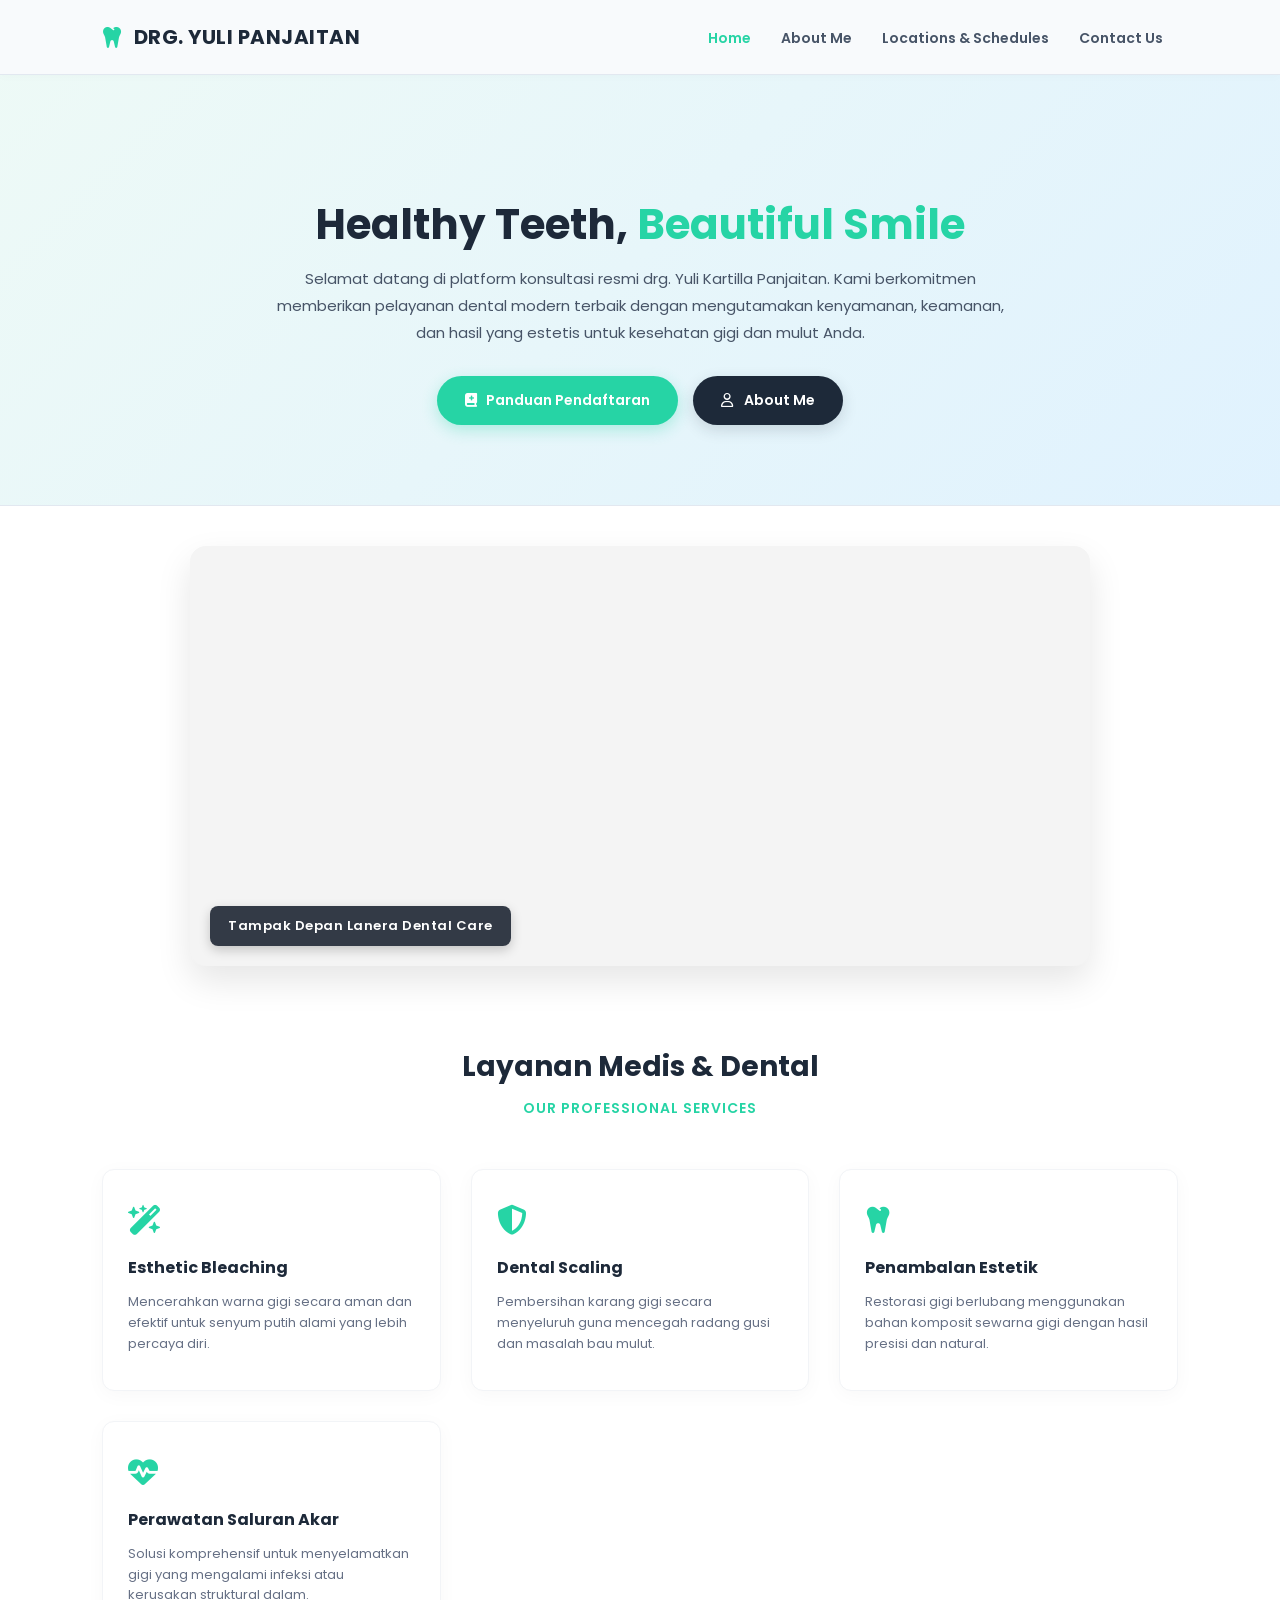
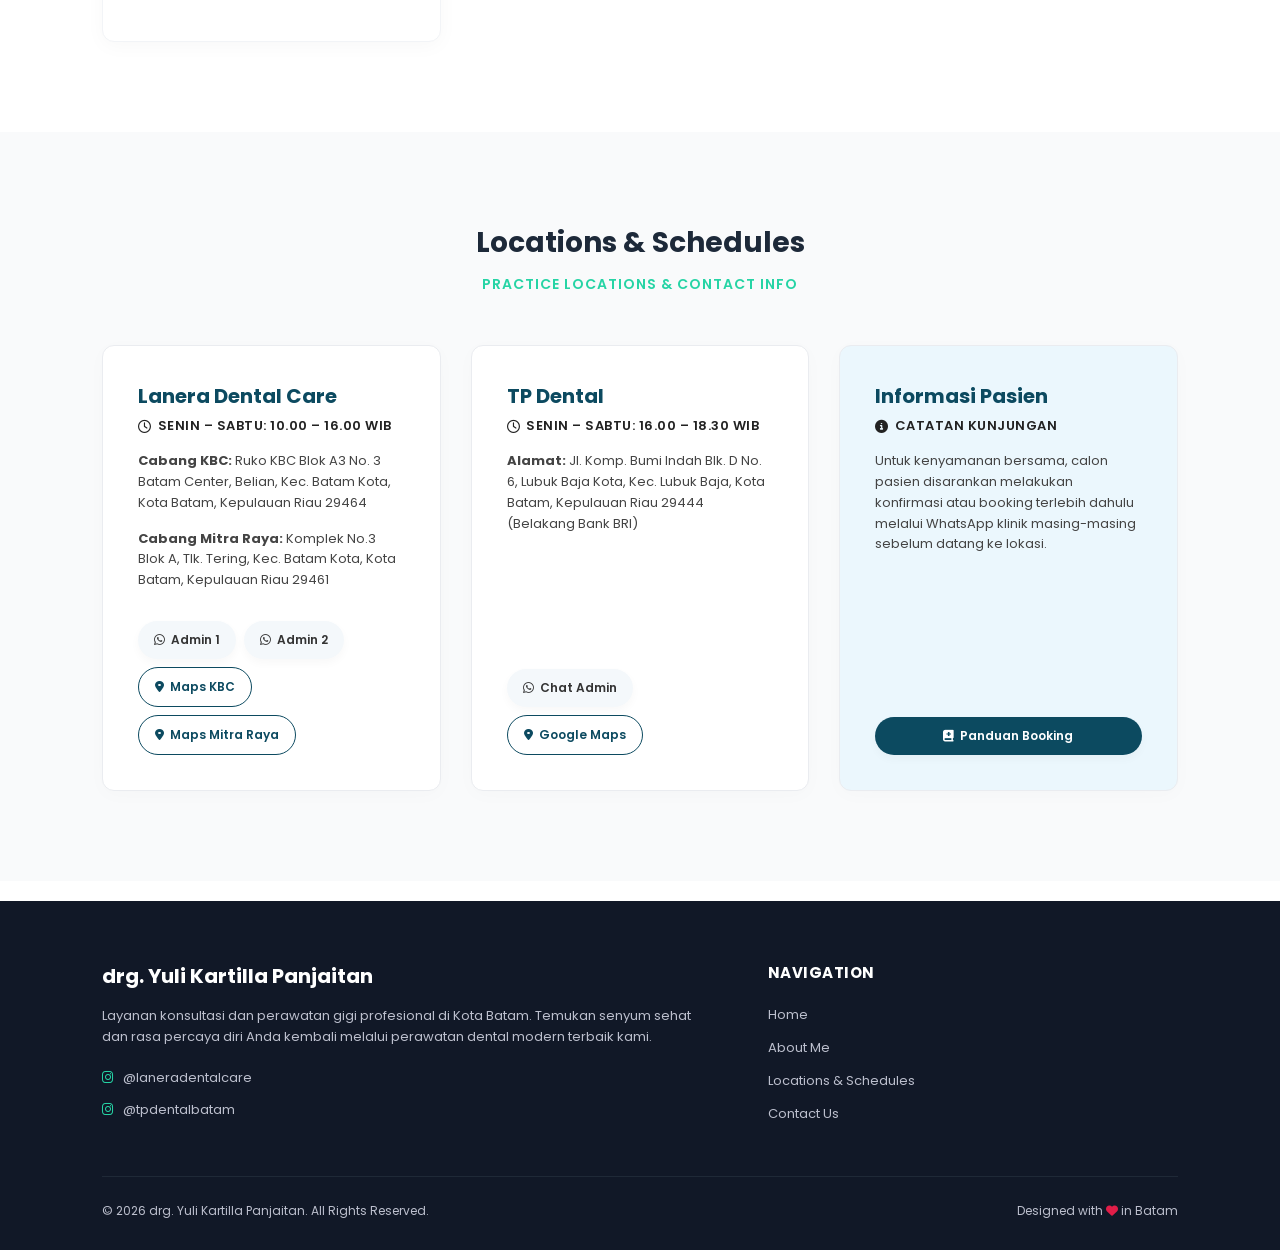
==== commit c14a6b01: "Update index.html" ====
--- a/index.html
+++ b/index.html
@@ -4,7 +4,9 @@
     <meta charset="UTF-8">
     <meta name="viewport" content="width=device-width, initial-scale=1.0">
     <title>Home - drg. Yuli Kartilla Panjaitan</title>
+    <!-- Font Awesome untuk Ikon -->
     <link rel="stylesheet" href="https://cdnjs.cloudflare.com/ajax/libs/font-awesome/6.4.0/css/all.min.css">
+    <!-- Google Fonts -->
     <link href="https://fonts.googleapis.com/css2?family=Poppins:wght@300;400;600;700&display=swap" rel="stylesheet">
     
     <style>
@@ -22,27 +24,27 @@
             overflow-x: hidden;
         }
 
-        /* Navigation Bar */
+        /* Navigation Bar - REVISI BACKGROUND BERWARNA & BATASAN JELAS */
         header {
             display: flex;
             justify-content: space-between;
             align-items: center;
             padding: 22px 8%;
-            background: rgba(255, 255, 255, 0.95);
-            backdrop-filter: blur(8px);
+            background: #f8fafc; /* Menggunakan warna abu-abu sangat muda */
             position: fixed;
             width: 100%;
             z-index: 1000;
             top: 0;
             left: 0;
+            border-bottom: 1px solid #e2e8f0; /* Garis pembatas warna tegas */
             box-shadow: 0 2px 10px rgba(0, 0, 0, 0.02);
             transition: all 0.3s ease-in-out;
         }
 
         header.scrolled {
             padding: 12px 8%;
-            background: #ffffff;
-            box-shadow: 0 4px 20px rgba(0, 0, 0, 0.08);
+            background: #f1f5f9; /* Sedikit lebih gelap saat di-scroll */
+            box-shadow: 0 4px 20px rgba(0, 0, 0, 0.06);
         }
 
         .logo {
@@ -53,7 +55,7 @@
             color: #1d2939;
             text-transform: uppercase;
             letter-spacing: 0.5px;
-            text-decoration: none; /* Menghapus underline karena berupa link */
+            text-decoration: none;
             cursor: pointer;
         }
 
@@ -96,13 +98,14 @@
             cursor: pointer;
         }
 
-        /* SECTION: Hero Banner */
+        /* SECTION: Hero Banner - REVISI BACKGROUND KONTRAST BERBEDA */
         .hero-section {
-            padding: 180px 8% 60px 8%;
-            background: linear-gradient(135deg, #f5fcf9 0%, #ffffff 100%);
+            padding: 200px 8% 80px 8%;
+            background: linear-gradient(135deg, #eefaf6 0%, #e0f2fe 100%); /* Perpaduan hijau-biru dental cerah yang berbeda */
             display: flex;
             justify-content: center;
             text-align: center;
+            border-bottom: 1px solid #e2e8f0;
         }
 
         .hero-text {
@@ -168,7 +171,7 @@
 
         /* SECTION: Slider Gambar Klinik Teroptimasi */
         .slider-section {
-            padding: 20px 8%;
+            padding: 40px 8% 20px 8%;
             background: #ffffff;
             display: flex;
             justify-content: center;
@@ -596,7 +599,7 @@
 
         /* Responsive Breakpoints */
         @media (max-width: 992px) {
-            header { padding: 16px 5%; background: white !important; position: fixed; box-shadow: 0 2px 10px rgba(0,0,0,0.05); }
+            header { padding: 16px 5%; background: #f8fafc !important; position: fixed; box-shadow: 0 2px 10px rgba(0,0,0,0.05); }
             .menu-toggle { display: block; color: #111; }
             nav ul {
                 display: none;
@@ -605,14 +608,15 @@
                 top: 100%;
                 left: 0;
                 width: 100%;
-                background: white;
+                background: #f8fafc;
                 padding: 20px;
                 box-shadow: 0 10px 15px rgba(0,0,0,0.05);
+                border-bottom: 1px solid #e2e8f0;
             }
             nav ul.active { display: flex; }
             nav ul li { margin: 10px 0; }
             
-            .hero-section { padding: 140px 5% 40px 5%; }
+            .hero-section { padding: 160px 5% 40px 5%; }
             .hero-slider-container { height: 280px; }
             .slide-caption { bottom: 15px; left: 15px; font-size: 12px; padding: 8px 14px; }
             .locations-grid { grid-template-columns: 1fr; gap: 30px; }
@@ -622,6 +626,7 @@
 </head>
 <body>
 
+    <!-- Header / Navigasi -->
     <header>
         <a href="about.html" class="logo">
             <i class="fa-solid fa-tooth"></i> drg. YULI PANJAITAN
@@ -637,6 +642,7 @@
         </nav>
     </header>
 
+    <!-- SECTION: Hero Banner (SUDAH BERWARNA GRADIENT DENTAL KONTRAS) -->
     <section class="hero-section">
         <div class="hero-text">
             <h1>Healthy Teeth, <span>Beautiful Smile</span></h1>
@@ -653,6 +659,7 @@
         </div>
     </section>
 
+    <!-- SECTION: Bingkai Slider Klinik -->
     <section class="slider-section">
         <div class="hero-slider-container">
             <div class="slide active" style="background-image: url('lanera-luar.jpg');">
@@ -670,6 +677,7 @@
         </div>
     </section>
 
+    <!-- SECTION: Services -->
     <section class="services-section">
         <h2 class="section-title">Layanan Medis & Dental</h2>
         <div class="section-subtitle">Our Professional Services</div>
@@ -697,11 +705,13 @@
         </div>
     </section>
 
+    <!-- SECTION: Locations & Schedules -->
     <section class="locations-section" id="locations">
         <h2 class="section-title">Locations & Schedules</h2>
         <div class="section-subtitle">Practice Locations & Contact Info</div>
         <div class="locations-grid">
             
+            <!-- KLINIK 1 -->
             <div class="location-card">
                 <div>
                     <h3>Lanera Dental Care</h3>
@@ -717,6 +727,7 @@
                 </div>
             </div>
 
+            <!-- KLINIK 2 -->
             <div class="location-card">
                 <div>
                     <h3>TP Dental</h3>
@@ -729,6 +740,7 @@
                 </div>
             </div>
 
+            <!-- KARTU INFORMASI EXTRA -->
             <div class="location-card" style="background-color: #ebf7fd;">
                 <div>
                     <h3>Informasi Pasien</h3>
@@ -743,8 +755,10 @@
         </div>
     </section>
 
+    <!-- SECTION: Contact Us Link Anchor -->
     <section id="contact" style="padding: 10px 0;"></section>
 
+    <!-- MODAL POPUP PANDUAN PENDAFTARAN -->
     <div id="panduanModal" class="modal">
         <div class="modal-content">
             <span class="close-btn" onclick="toggleModal(false)">×</span>
@@ -771,7 +785,7 @@
                     <div class="step-text">
                         <h4>Kirimkan Format Booking</h4>
                         <p>Kirim pesan otomatis yang tersedia atau gunakan pola teks mandiri berikut agar proses input jadwal berjalan lebih cepat:</p>
-                        blockquote>
+                        <blockquote>
                             • <strong>Nama Pasien:</strong> <br>
                             • <strong>Klinik Tujuan:</strong> (KBC / Mitra Raya / TP Dental)<br>
                             • <strong>Hari & Tanggal Kunjungan:</strong> <br>
@@ -790,6 +804,7 @@
         </div>
     </div>
 
+    <!-- FOOTER -->
     <footer>
         <div class="footer-container">
             <div class="footer-brand">
@@ -813,11 +828,12 @@
         </div>
 
         <div class="footer-bottom">
-            <p>© 2026 drg. Yuli Kartilla Panjaitan. All Rights Reserved.</p>
+            <p>&copy; 2026 drg. Yuli Kartilla Panjaitan. All Rights Reserved.</p>
             <p>Designed with <i class="fa-solid fa-heart" style="color: #e11d48;"></i> in Batam</p>
         </div>
     </footer>
 
+    <!-- JavaScript Interaksi -->
     <script>
         const header = document.querySelector('header');
         function checkScroll() {
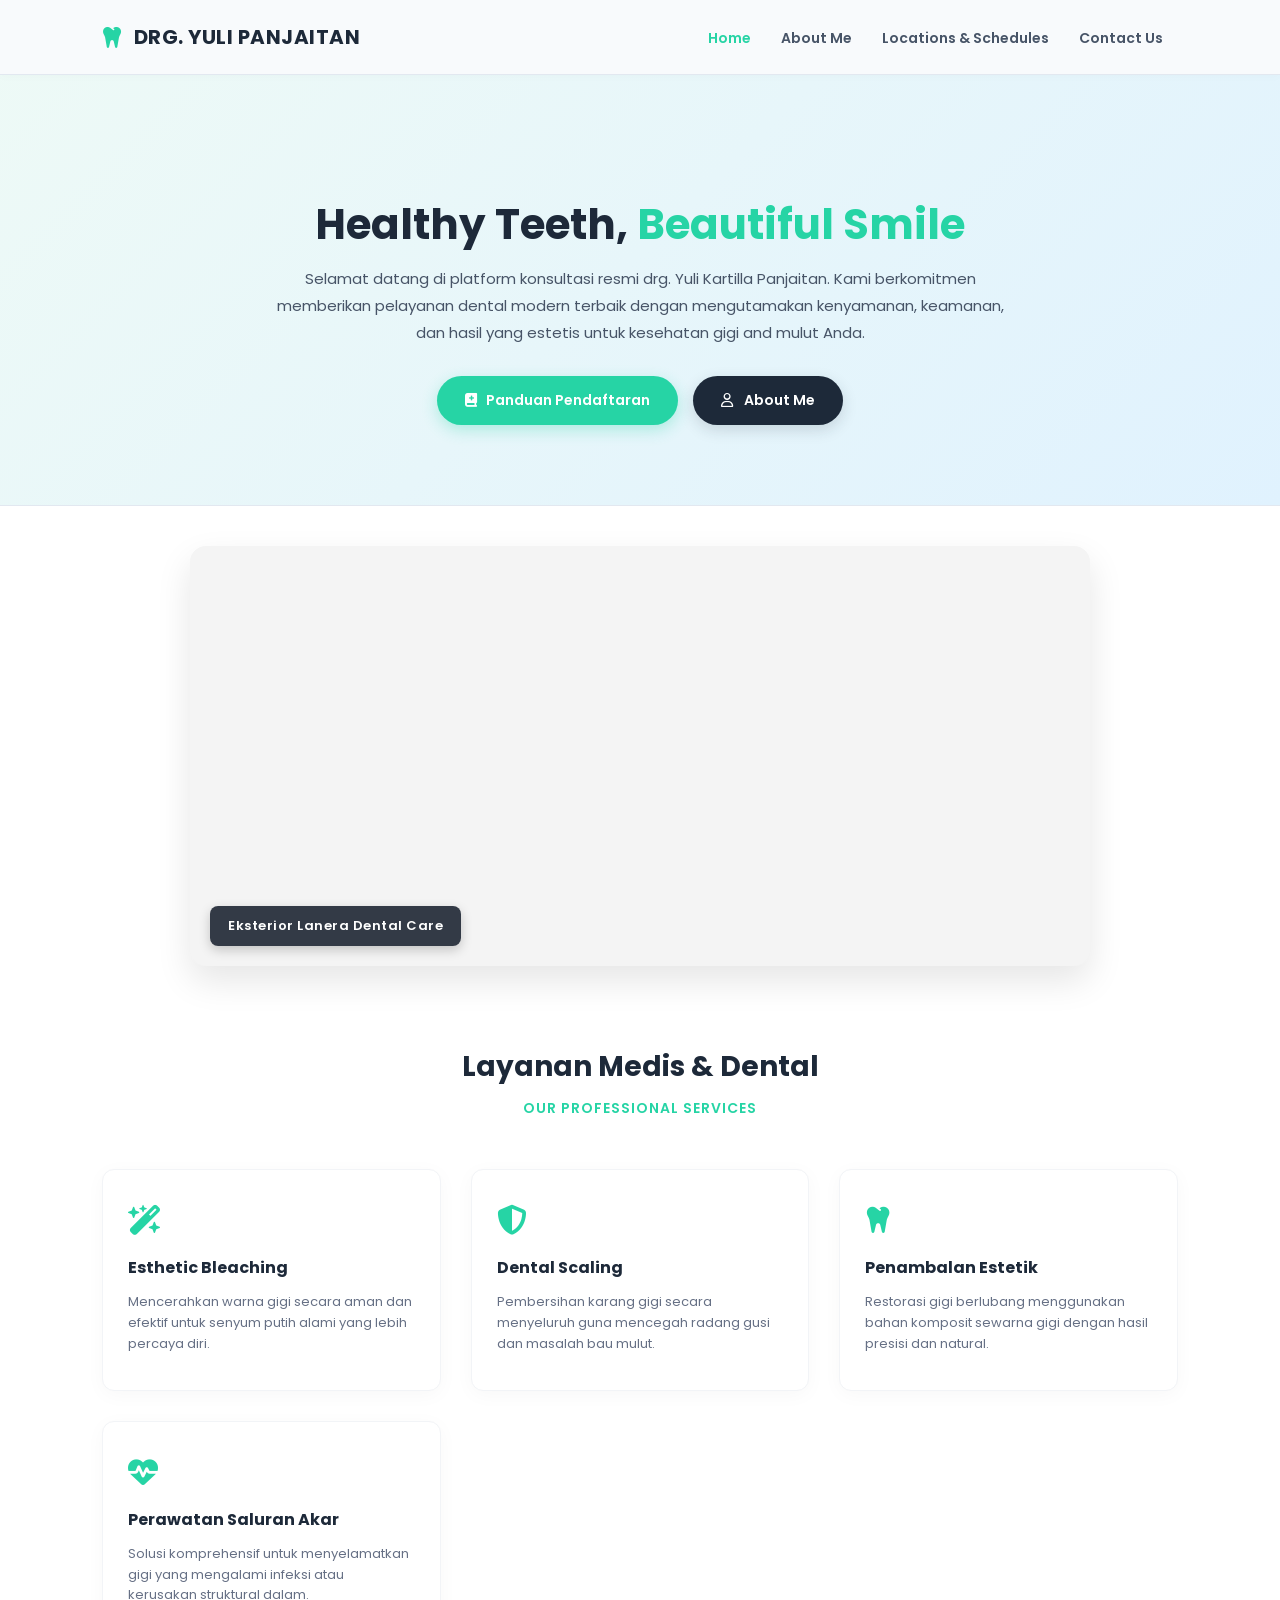
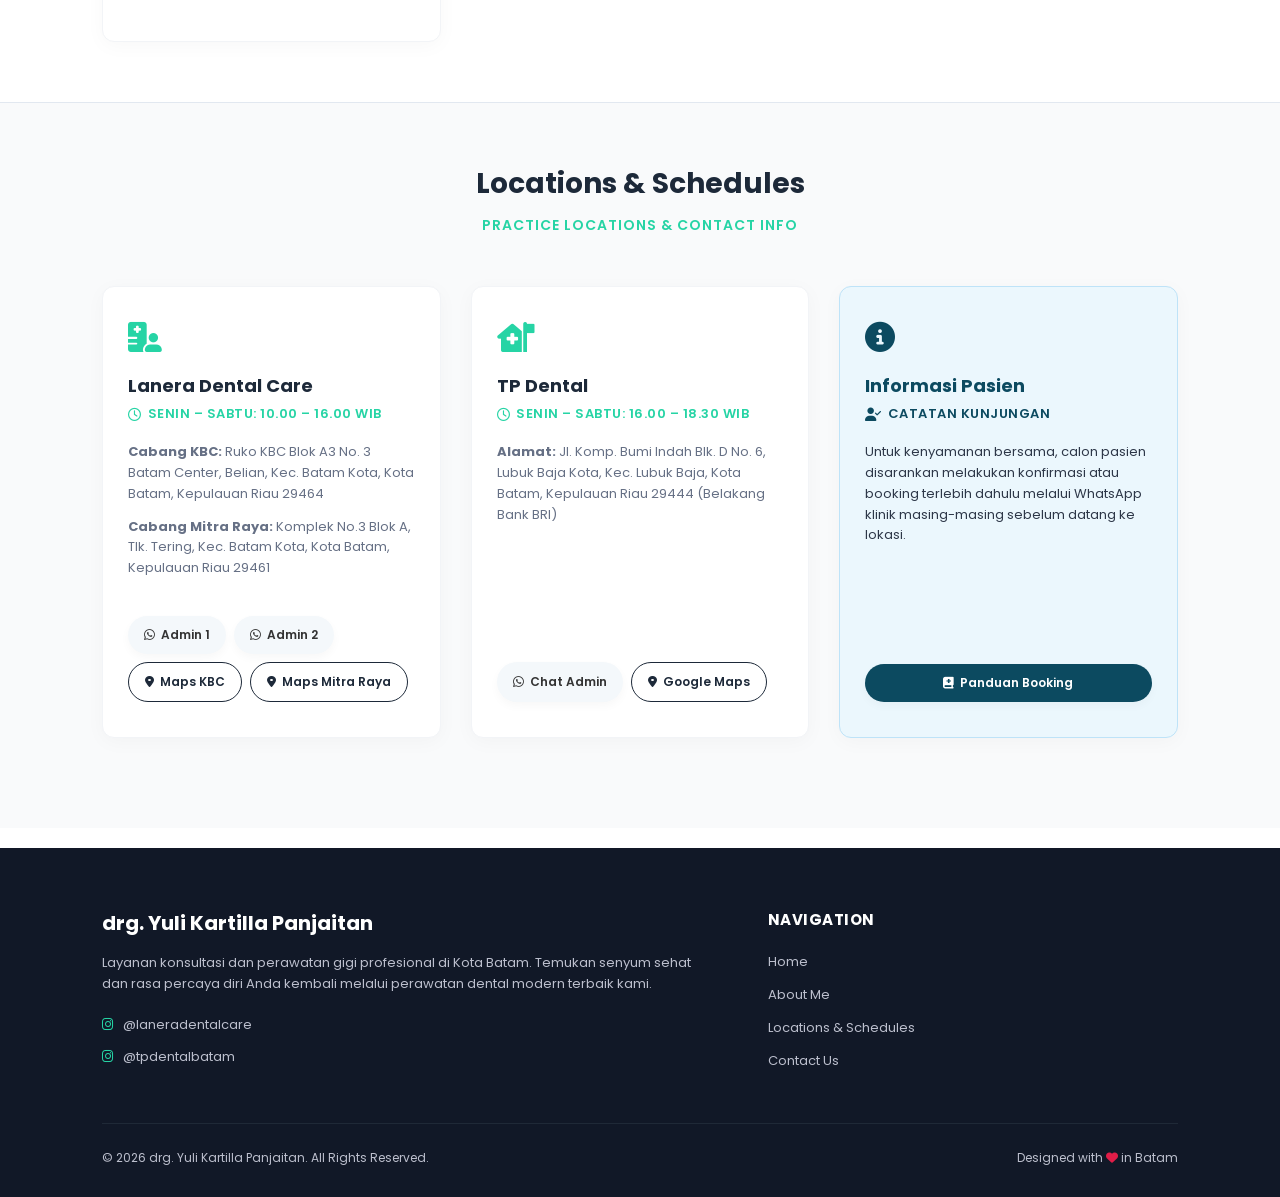
==== commit 203d1526: "Update index.html" ====
--- a/index.html
+++ b/index.html
@@ -4,6 +4,8 @@
     <meta charset="UTF-8">
     <meta name="viewport" content="width=device-width, initial-scale=1.0">
     <title>Home - drg. Yuli Kartilla Panjaitan</title>
+    <!-- FAVICON: Ikon Gigi Hijau Mint Bersih & Transparan -->
+    <link rel="icon" type="image/png" href="https://cdn-icons-png.flaticon.com/512/2115/2115291.png">
     <!-- Font Awesome untuk Ikon -->
     <link rel="stylesheet" href="https://cdnjs.cloudflare.com/ajax/libs/font-awesome/6.4.0/css/all.min.css">
     <!-- Google Fonts -->
@@ -24,26 +26,26 @@
             overflow-x: hidden;
         }
 
-        /* Navigation Bar - REVISI BACKGROUND BERWARNA & BATASAN JELAS */
+        /* Navigation Bar */
         header {
             display: flex;
             justify-content: space-between;
             align-items: center;
             padding: 22px 8%;
-            background: #f8fafc; /* Menggunakan warna abu-abu sangat muda */
+            background: #f8fafc;
             position: fixed;
             width: 100%;
             z-index: 1000;
             top: 0;
             left: 0;
-            border-bottom: 1px solid #e2e8f0; /* Garis pembatas warna tegas */
+            border-bottom: 1px solid #e2e8f0;
             box-shadow: 0 2px 10px rgba(0, 0, 0, 0.02);
             transition: all 0.3s ease-in-out;
         }
 
         header.scrolled {
             padding: 12px 8%;
-            background: #f1f5f9; /* Sedikit lebih gelap saat di-scroll */
+            background: #f1f5f9;
             box-shadow: 0 4px 20px rgba(0, 0, 0, 0.06);
         }
 
@@ -98,10 +100,10 @@
             cursor: pointer;
         }
 
-        /* SECTION: Hero Banner - REVISI BACKGROUND KONTRAST BERBEDA */
+        /* SECTION: Hero Banner */
         .hero-section {
             padding: 200px 8% 80px 8%;
-            background: linear-gradient(135deg, #eefaf6 0%, #e0f2fe 100%); /* Perpaduan hijau-biru dental cerah yang berbeda */
+            background: linear-gradient(135deg, #eefaf6 0%, #e0f2fe 100%);
             display: flex;
             justify-content: center;
             text-align: center;
@@ -169,7 +171,7 @@
             box-shadow: 0 8px 20px rgba(29, 41, 57, 0.3);
         }
 
-        /* SECTION: Slider Gambar Klinik Teroptimasi */
+        /* SECTION: Slider Gambar Klinik INTERAKTIF */
         .slider-section {
             padding: 40px 8% 20px 8%;
             background: #ffffff;
@@ -186,6 +188,7 @@
             overflow: hidden;
             box-shadow: 0 15px 35px rgba(0, 0, 0, 0.1);
             background-color: #f4f4f4;
+            cursor: pointer;
         }
 
         .slide {
@@ -199,12 +202,18 @@
             background-size: cover;
             opacity: 0;
             z-index: 1;
-            transition: opacity 0.8s ease-in-out;
+            transform: scale(1);
+            transition: opacity 0.8s ease-in-out, transform 0.6s cubic-bezier(0.16, 1, 0.3, 1);
         }
 
         .slide.active {
             opacity: 1;
             z-index: 2;
+        }
+
+        /* Efek interaktif zoom gambar saat kontainer di-hover */
+        .hero-slider-container:hover .slide.active {
+            transform: scale(1.04);
         }
 
         .slide-caption {
@@ -223,11 +232,18 @@
             box-shadow: 0 4px 12px rgba(0,0,0,0.2);
             z-index: 3;
             pointer-events: none;
+            transition: all 0.4s ease;
+        }
+
+        /* Efek interaktif caption bergeser naik halus saat di-hover */
+        .hero-slider-container:hover .slide-caption {
+            bottom: 25px;
+            background: rgba(38, 212, 165, 0.95); /* Berubah warna ke mint-branding saat disentuh */
         }
 
         /* SECTION: Services */
         .services-section {
-            padding: 60px 8% 90px 8%;
+            padding: 60px 8% 60px 8%;
             background: #ffffff;
             text-align: center;
         }
@@ -291,9 +307,10 @@
 
         /* SECTION: Locations & Schedules */
         .locations-section {
-            padding: 90px 8%;
+            padding: 60px 8% 90px 8%;
             background: #f9fafb;
             text-align: center;
+            border-top: 1px solid #e2e8f0;
         }
 
         .locations-grid {
@@ -304,51 +321,59 @@
 
         .location-card {
             background: #ffffff;
+            padding: 35px 25px;
             border-radius: 12px;
-            overflow: hidden;
-            box-shadow: 0 4px 20px rgba(0,0,0,0.02);
-            border: 1px solid #eaecf0;
+            box-shadow: 0 4px 20px rgba(0,0,0,0.03);
+            border: 1px solid #f2f4f7;
+            transition: all 0.3s;
             text-align: left;
-            padding: 35px;
             display: flex;
             flex-direction: column;
             justify-content: space-between;
         }
 
+        .location-card:hover {
+            transform: translateY(-5px);
+            box-shadow: 0 10px 30px rgba(0,0,0,0.08);
+            border-color: #26d4a5;
+        }
+
+        .location-icon {
+            font-size: 30px;
+            color: #26d4a5;
+            margin-bottom: 20px;
+        }
+
         .location-card h3 {
-            font-size: 20px;
-            color: #0c4a60;
+            font-size: 18px;
+            color: #1d2939;
             margin-bottom: 5px;
             font-weight: 700;
-            display: flex;
-            align-items: center;
-            gap: 10px;
         }
 
         .location-card h4 {
             font-size: 13px;
             text-transform: uppercase;
-            color: #222;
-            margin-top: 5px;
-            margin-bottom: 15px;
+            color: #26d4a5;
+            margin-bottom: 18px;
             letter-spacing: 0.5px;
+            font-weight: 600;
             display: flex;
             align-items: center;
             gap: 6px;
-            font-weight: 600;
-        }
-
-        .location-card p {
+        }
+
+        .location-card .address-text {
             font-size: 13px;
-            color: #444;
+            color: #667085;
             line-height: 1.6;
-            margin-bottom: 15px;
+            margin-bottom: 12px;
         }
 
         .card-buttons {
             display: flex;
             gap: 8px;
-            margin-top: 15px;
+            margin-top: 25px;
             flex-wrap: wrap;
         }
 
@@ -377,13 +402,13 @@
 
         .card-btn.maps-btn {
             background-color: transparent;
-            border: 1.5px solid #0c4a60;
-            color: #0c4a60;
+            border: 1.5px solid #1d2939;
+            color: #1d2939;
             box-shadow: none;
         }
 
         .card-btn.maps-btn:hover {
-            background-color: #0c4a60;
+            background-color: #1d2939;
             color: white;
         }
 
@@ -597,7 +622,6 @@
             font-size: 12px;
         }
 
-        /* Responsive Breakpoints */
         @media (max-width: 992px) {
             header { padding: 16px 5%; background: #f8fafc !important; position: fixed; box-shadow: 0 2px 10px rgba(0,0,0,0.05); }
             .menu-toggle { display: block; color: #111; }
@@ -642,11 +666,11 @@
         </nav>
     </header>
 
-    <!-- SECTION: Hero Banner (SUDAH BERWARNA GRADIENT DENTAL KONTRAS) -->
+    <!-- SECTION: Hero Banner -->
     <section class="hero-section">
         <div class="hero-text">
             <h1>Healthy Teeth, <span>Beautiful Smile</span></h1>
-            <p>Selamat datang di platform konsultasi resmi drg. Yuli Kartilla Panjaitan. Kami berkomitmen memberikan pelayanan dental modern terbaik dengan mengutamakan kenyamanan, keamanan, dan hasil yang estetis untuk kesehatan gigi dan mulut Anda.</p>
+            <p>Selamat datang di platform konsultasi resmi drg. Yuli Kartilla Panjaitan. Kami berkomitmen memberikan pelayanan dental modern terbaik dengan mengutamakan kenyamanan, keamanan, dan hasil yang estetis untuk kesehatan gigi and mulut Anda.</p>
             
             <div class="hero-buttons">
                 <button class="btn-primary" onclick="toggleModal(true)">
@@ -663,13 +687,13 @@
     <section class="slider-section">
         <div class="hero-slider-container">
             <div class="slide active" style="background-image: url('lanera-luar.jpg');">
-                <div class="slide-caption">Tampak Depan Lanera Dental Care</div>
+                <div class="slide-caption">Eksterior Lanera Dental Care</div>
             </div>
             <div class="slide" style="background-image: url('lanera-interior.jpg');">
                 <div class="slide-caption">Interior Lanera Dental Care</div>
             </div>
             <div class="slide" style="background-image: url('tp-dental-luar.jpg');">
-                <div class="slide-caption">Tampak Depan TP Dental</div>
+                <div class="slide-caption">Eksterior TP Dental</div>
             </div>
             <div class="slide" style="background-image: url('tp-dental-pintu.jpg');">
                 <div class="slide-caption">Interior TP Dental</div>
@@ -711,13 +735,14 @@
         <div class="section-subtitle">Practice Locations & Contact Info</div>
         <div class="locations-grid">
             
-            <!-- KLINIK 1 -->
+            <!-- KLINIK 1 (Lanera Dental Care) -->
             <div class="location-card">
                 <div>
+                    <i class="fa-solid fa-hospital-user location-icon"></i>
                     <h3>Lanera Dental Care</h3>
                     <h4><i class="fa-regular fa-clock"></i> Senin – Sabtu: 10.00 – 16.00 WIB</h4>
-                    <p><strong>Cabang KBC:</strong> Ruko KBC Blok A3 No. 3 Batam Center, Belian, Kec. Batam Kota, Kota Batam, Kepulauan Riau 29464</p>
-                    <p><strong>Cabang Mitra Raya:</strong> Komplek No.3 Blok A, Tlk. Tering, Kec. Batam Kota, Kota Batam, Kepulauan Riau 29461</p>
+                    <p class="address-text"><strong>Cabang KBC:</strong> Ruko KBC Blok A3 No. 3 Batam Center, Belian, Kec. Batam Kota, Kota Batam, Kepulauan Riau 29464</p>
+                    <p class="address-text"><strong>Cabang Mitra Raya:</strong> Komplek No.3 Blok A, Tlk. Tering, Kec. Batam Kota, Kota Batam, Kepulauan Riau 29461</p>
                 </div>
                 <div class="card-buttons">
                     <button class="card-btn" onclick="openWhatsApp('628121646224', 'Halo Lanera Dental Care, saya ingin membuat janji temu dengan drg. Yuli.')"><i class="fa-brands fa-whatsapp"></i> Admin 1</button>
@@ -727,12 +752,13 @@
                 </div>
             </div>
 
-            <!-- KLINIK 2 -->
+            <!-- KLINIK 2 (TP Dental) -->
             <div class="location-card">
                 <div>
+                    <i class="fa-solid fa-house-medical-flag location-icon"></i>
                     <h3>TP Dental</h3>
                     <h4><i class="fa-regular fa-clock"></i> Senin – Sabtu: 16.00 – 18.30 WIB</h4>
-                    <p><strong>Alamat:</strong> Jl. Komp. Bumi Indah Blk. D No. 6, Lubuk Baja Kota, Kec. Lubuk Baja, Kota Batam, Kepulauan Riau 29444 (Belakang Bank BRI)</p>
+                    <p class="address-text"><strong>Alamat:</strong> Jl. Komp. Bumi Indah Blk. D No. 6, Lubuk Baja Kota, Kec. Lubuk Baja, Kota Batam, Kepulauan Riau 29444 (Belakang Bank BRI)</p>
                 </div>
                 <div class="card-buttons">
                     <button class="card-btn" onclick="openWhatsApp('6281373091545', 'Halo TP Dental, saya ingin menjadwalkan kunjungan ke drg. Yuli sore ini.')"><i class="fa-brands fa-whatsapp"></i> Chat Admin</button>
@@ -741,14 +767,15 @@
             </div>
 
             <!-- KARTU INFORMASI EXTRA -->
-            <div class="location-card" style="background-color: #ebf7fd;">
+            <div class="location-card" style="background-color: #ebf7fd; border-color: #bee3f8;">
                 <div>
-                    <h3>Informasi Pasien</h3>
-                    <h4><i class="fa-solid fa-circle-info"></i> Catatan Kunjungan</h4>
-                    <p>Untuk kenyamanan bersama, calon pasien disarankan melakukan konfirmasi atau booking terlebih dahulu melalui WhatsApp klinik masing-masing sebelum datang ke lokasi.</p>
+                    <i class="fa-solid fa-circle-info location-icon" style="color: #0c4a60;"></i>
+                    <h3 style="color: #0c4a60;">Informasi Pasien</h3>
+                    <h4 style="color: #0c4a60;"><i class="fa-solid fa-user-check"></i> Catatan Kunjungan</h4>
+                    <p class="address-text" style="color: #2d3748;">Untuk kenyamanan bersama, calon pasien disarankan melakukan konfirmasi atau booking terlebih dahulu melalui WhatsApp klinik masing-masing sebelum datang ke lokasi.</p>
                 </div>
                 <div class="card-buttons">
-                    <button class="card-btn" style="background-color: #0c4a60; color: white; width: 100%; justify-content: center;" onclick="toggleModal(true)"><i class="fa-solid fa-book-medical"></i> Panduan Booking</button>
+                    <button class="card-btn" style="background-color: #0c4a60; color: white; width: 100%; justify-content: center; border-radius: 25px;" onclick="toggleModal(true)"><i class="fa-solid fa-book-medical"></i> Panduan Booking</button>
                 </div>
             </div>
 
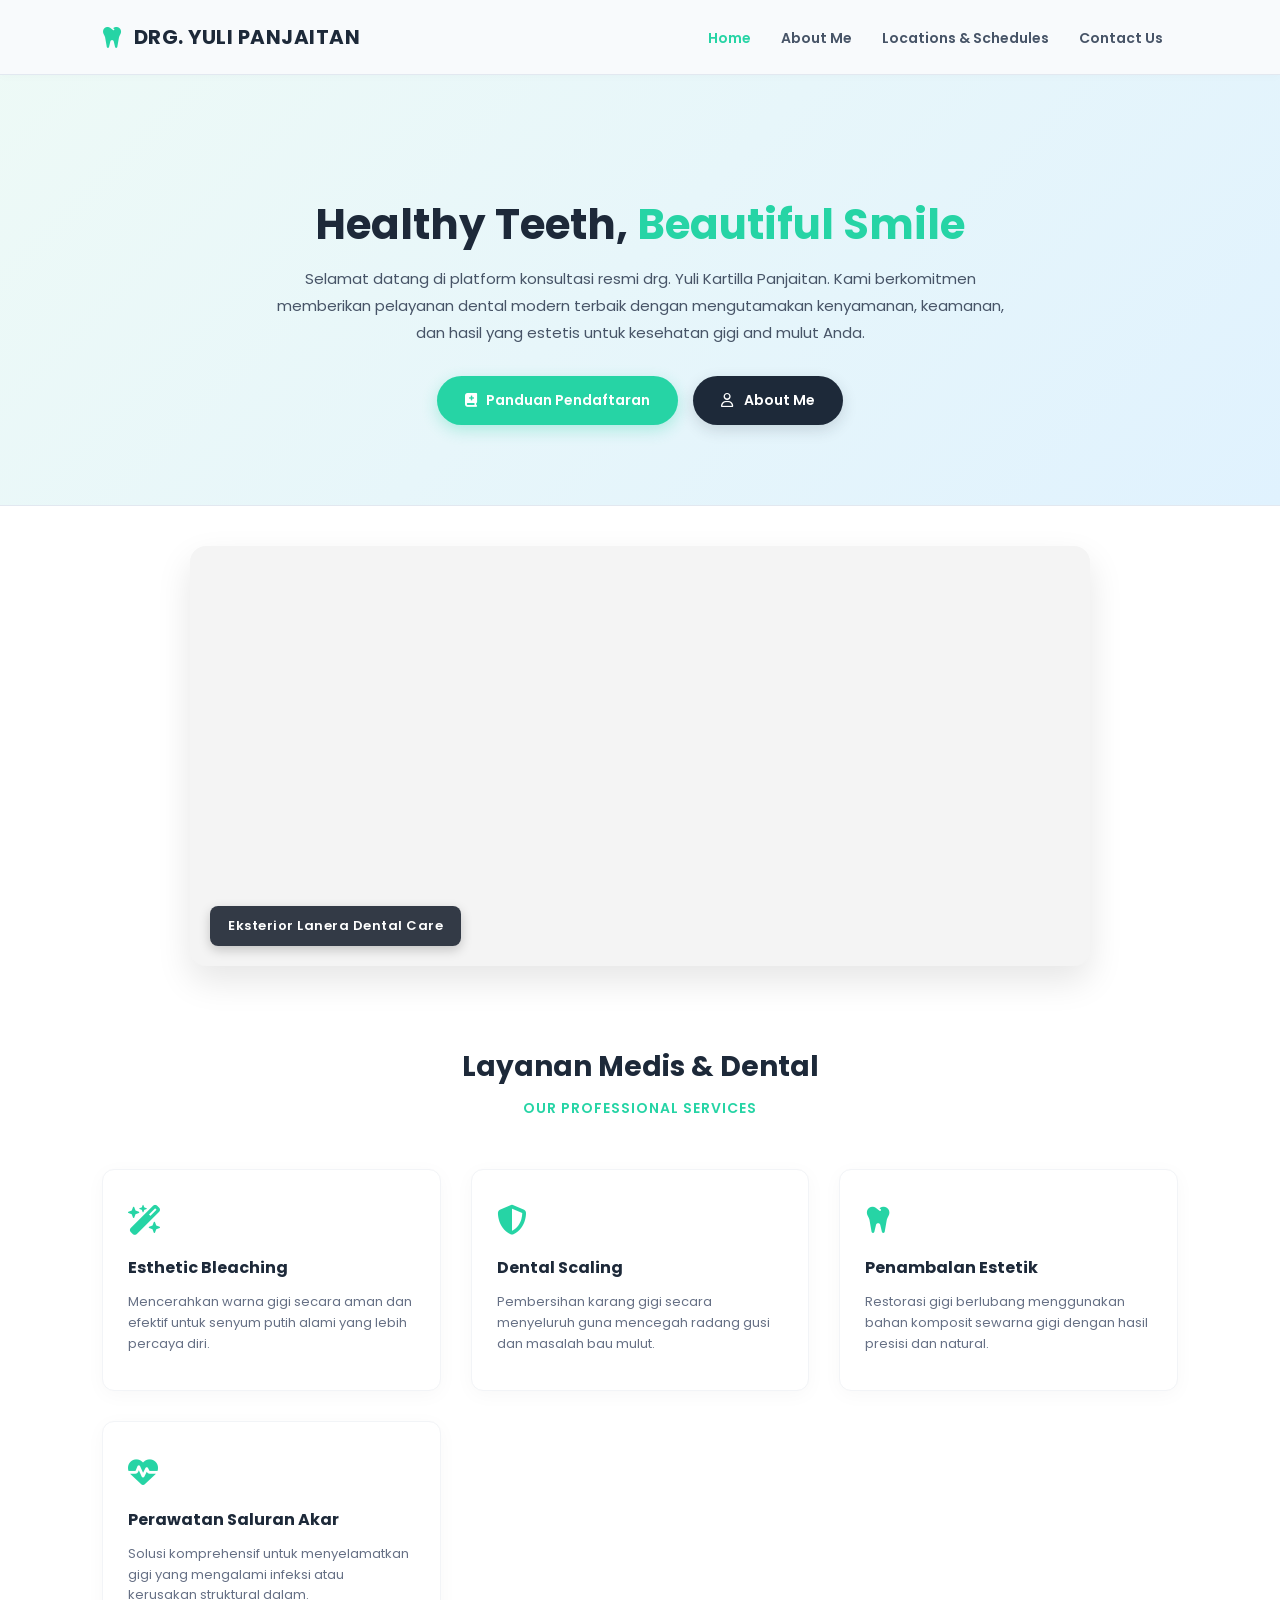
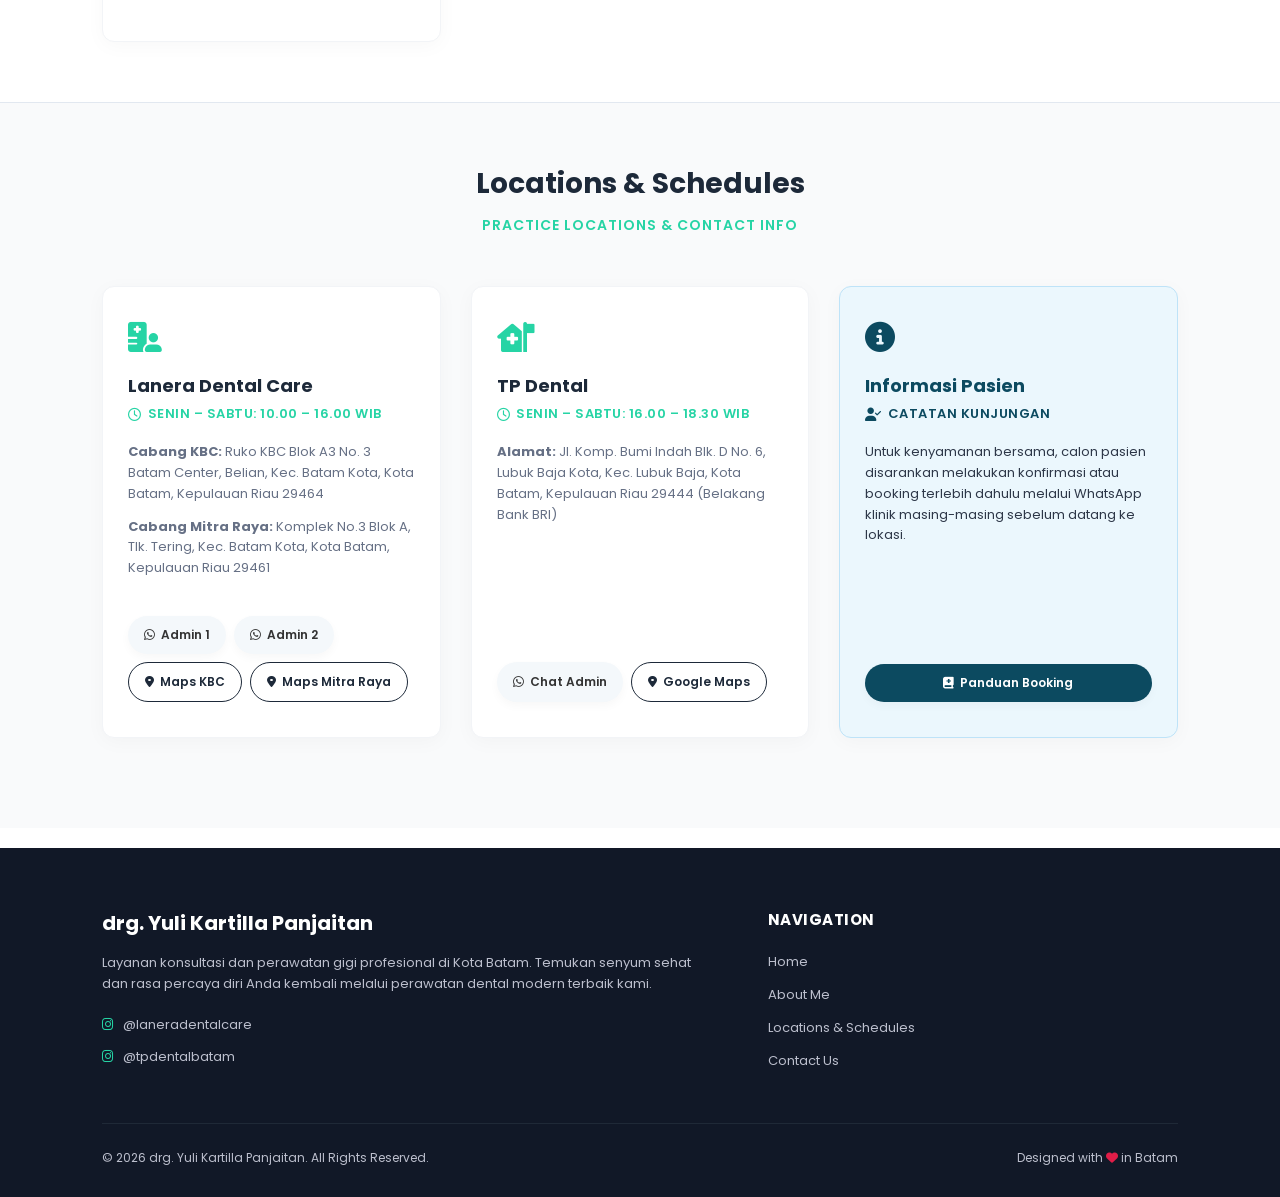
==== commit 8c894303: "Update index.html" ====
--- a/index.html
+++ b/index.html
@@ -4,8 +4,8 @@
     <meta charset="UTF-8">
     <meta name="viewport" content="width=device-width, initial-scale=1.0">
     <title>Home - drg. Yuli Kartilla Panjaitan</title>
-    <!-- FAVICON: Ikon Gigi Hijau Mint Bersih & Transparan -->
-    <link rel="icon" type="image/png" href="https://cdn-icons-png.flaticon.com/512/2115/2115291.png">
+    <!-- FAVICON: Data URI SVG Gigi Hijau Mint (Aman & Bebas Blokir Browser) -->
+    <link rel="icon" type="image/svg+xml" href="data:image/svg+xml,%3Csvg xmlns='http://www.w3.org/2000/svg' viewBox='0 0 512 512'%3E%3Cpath fill='%2326d4a5' d='M416 112c-35.3 0-64 28.7-64 64v51.2c0 23.4-12.2 44.9-32.3 56.8L272 312.6l-47.7-28.6c-20.1-12-32.3-33.5-32.3-56.8V176c0-35.3-28.7-64-64-64S64 140.7 64 176c0 86.8 52.3 162.7 128 193.3V432c0 17.7 14.3 32 32 32h64c17.7 0 32-14.3 32-32V369.3c75.7-30.6 128-106.5 128-193.3c0-35.3-28.7-64-64-64z'/%3E%3C/svg%3E">
     <!-- Font Awesome untuk Ikon -->
     <link rel="stylesheet" href="https://cdnjs.cloudflare.com/ajax/libs/font-awesome/6.4.0/css/all.min.css">
     <!-- Google Fonts -->
@@ -26,6 +26,18 @@
             overflow-x: hidden;
         }
 
+        /* Keyframes untuk Animasi Efek Masuk (Entrance) */
+        @keyframes fadeInUp {
+            from {
+                opacity: 0;
+                transform: translateY(25px);
+            }
+            to {
+                opacity: 1;
+                transform: translateY(0);
+            }
+        }
+
         /* Navigation Bar */
         header {
             display: flex;
@@ -100,7 +112,7 @@
             cursor: pointer;
         }
 
-        /* SECTION: Hero Banner */
+        /* SECTION: Hero Banner Interaktif Komplit */
         .hero-section {
             padding: 200px 8% 80px 8%;
             background: linear-gradient(135deg, #eefaf6 0%, #e0f2fe 100%);
@@ -114,30 +126,57 @@
             max-width: 750px;
         }
 
+        /* Efek Masuk & Hover Interaktif pada Judul */
         .hero-text h1 {
             font-size: 42px;
             color: #1d2939;
             line-height: 1.2;
             margin-bottom: 15px;
             font-weight: 700;
+            cursor: default;
+            animation: fadeInUp 0.8s cubic-bezier(0.16, 1, 0.3, 1) both;
+            transition: transform 0.4s ease, text-shadow 0.4s ease;
+        }
+
+        .hero-text h1:hover {
+            transform: scale(1.02);
+            text-shadow: 0 10px 20px rgba(29, 41, 57, 0.05);
         }
 
         .hero-text h1 span {
             color: #26d4a5;
-        }
-
+            transition: color 0.3s ease, text-shadow 0.3s ease;
+        }
+
+        /* Judul Span Bersinar saat di-hover */
+        .hero-text h1:hover span {
+            color: #1fc094;
+            text-shadow: 0 0 12px rgba(38, 212, 165, 0.3);
+        }
+
+        /* Efek Masuk & Hover Interaktif pada Deskripsi */
         .hero-text p {
             font-size: 15px;
             color: #475467;
             line-height: 1.8;
             margin-bottom: 30px;
-        }
-
+            cursor: default;
+            animation: fadeInUp 0.8s cubic-bezier(0.16, 1, 0.3, 1) 0.15s both;
+            transition: color 0.3s ease, transform 0.4s ease;
+        }
+
+        .hero-text p:hover {
+            color: #1d2939;
+            transform: translateY(-2px);
+        }
+
+        /* Efek Masuk pada Container Tombol */
         .hero-buttons {
             display: flex; 
             gap: 15px; 
             flex-wrap: wrap;
             justify-content: center;
+            animation: fadeInUp 0.8s cubic-bezier(0.16, 1, 0.3, 1) 0.3s both;
         }
 
         .btn-primary {
@@ -150,15 +189,15 @@
             font-weight: 600;
             font-size: 14px;
             box-shadow: 0 5px 15px rgba(38, 212, 165, 0.3);
-            transition: all 0.3s;
+            transition: all 0.3s cubic-bezier(0.16, 1, 0.3, 1);
             cursor: pointer;
             border: none;
         }
 
         .btn-primary:hover {
             background-color: #1fc094;
-            transform: translateY(-2px);
-            box-shadow: 0 8px 20px rgba(38, 212, 165, 0.4);
+            transform: translateY(-3px) scale(1.03);
+            box-shadow: 0 8px 25px rgba(38, 212, 165, 0.45);
         }
 
         .btn-about {
@@ -168,10 +207,11 @@
 
         .btn-about:hover {
             background-color: #111827;
-            box-shadow: 0 8px 20px rgba(29, 41, 57, 0.3);
-        }
-
-        /* SECTION: Slider Gambar Klinik INTERAKTIF */
+            transform: translateY(-3px) scale(1.03);
+            box-shadow: 0 8px 25px rgba(29, 41, 57, 0.35);
+        }
+
+        /* SECTION: Slider Gambar Klinik Interaktif */
         .slider-section {
             padding: 40px 8% 20px 8%;
             background: #ffffff;
@@ -211,7 +251,6 @@
             z-index: 2;
         }
 
-        /* Efek interaktif zoom gambar saat kontainer di-hover */
         .hero-slider-container:hover .slide.active {
             transform: scale(1.04);
         }
@@ -235,10 +274,9 @@
             transition: all 0.4s ease;
         }
 
-        /* Efek interaktif caption bergeser naik halus saat di-hover */
         .hero-slider-container:hover .slide-caption {
             bottom: 25px;
-            background: rgba(38, 212, 165, 0.95); /* Berubah warna ke mint-branding saat disentuh */
+            background: rgba(38, 212, 165, 0.95);
         }
 
         /* SECTION: Services */
@@ -323,7 +361,7 @@
             background: #ffffff;
             padding: 35px 25px;
             border-radius: 12px;
-            box-shadow: 0 4px 20px rgba(0,0,0,0.03);
+            box-shadow: 0 4px 20px rgba(0,0,0,0.033);
             border: 1px solid #f2f4f7;
             transition: all 0.3s;
             text-align: left;
@@ -666,7 +704,7 @@
         </nav>
     </header>
 
-    <!-- SECTION: Hero Banner -->
+    <!-- SECTION: Hero Banner (Interaktif Teks + Tombol) -->
     <section class="hero-section">
         <div class="hero-text">
             <h1>Healthy Teeth, <span>Beautiful Smile</span></h1>
@@ -812,7 +850,7 @@
                     <div class="step-text">
                         <h4>Kirimkan Format Booking</h4>
                         <p>Kirim pesan otomatis yang tersedia atau gunakan pola teks mandiri berikut agar proses input jadwal berjalan lebih cepat:</p>
-                        <blockquote>
+                        blockquote>
                             • <strong>Nama Pasien:</strong> <br>
                             • <strong>Klinik Tujuan:</strong> (KBC / Mitra Raya / TP Dental)<br>
                             • <strong>Hari & Tanggal Kunjungan:</strong> <br>
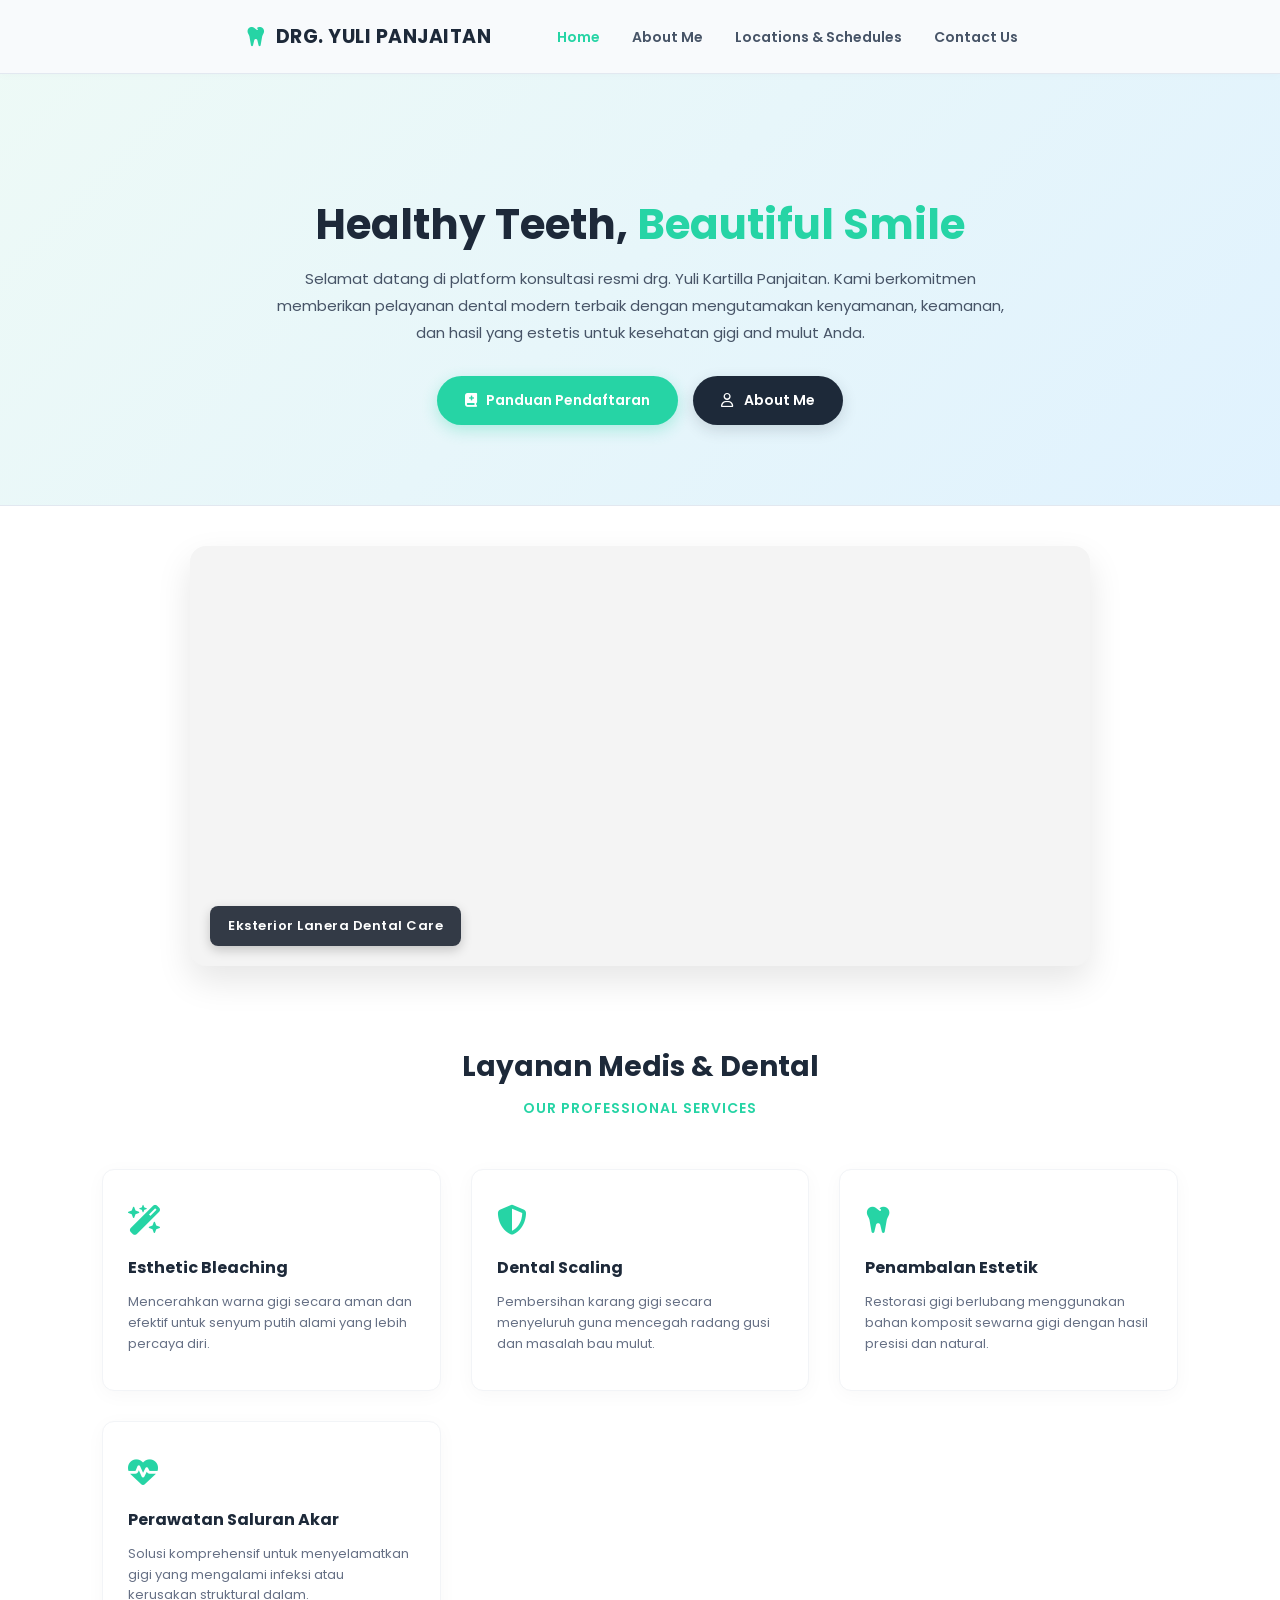
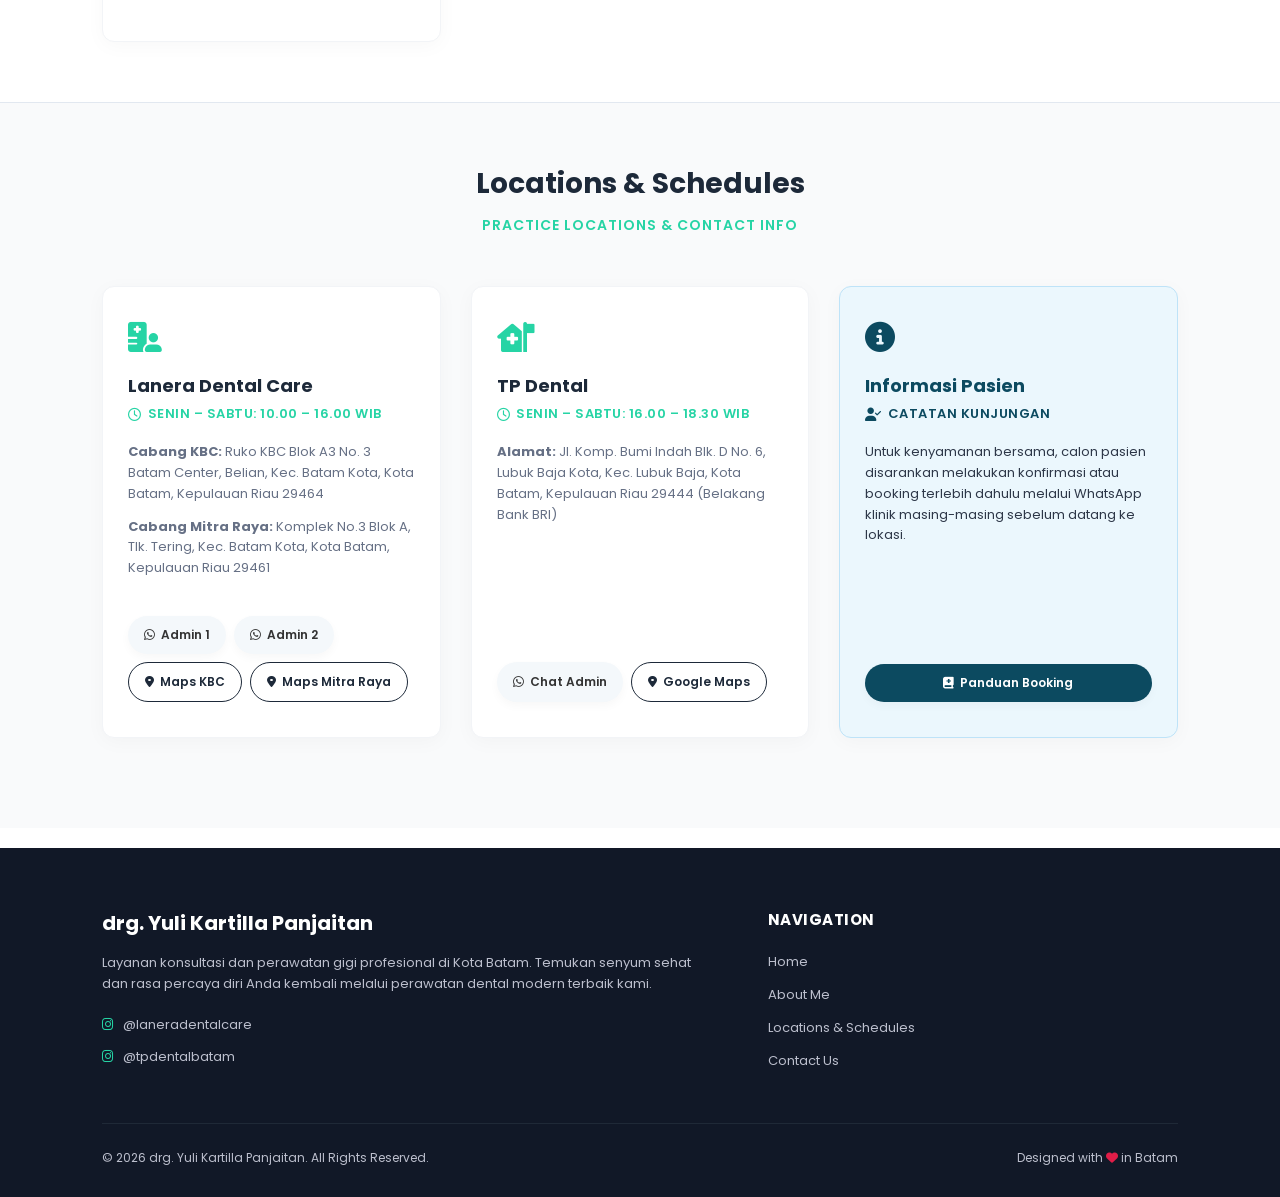
==== commit 7fa927c0: "Update index.html" ====
--- a/index.html
+++ b/index.html
@@ -38,12 +38,13 @@
             }
         }
 
-        /* Navigation Bar */
+        /* REVISI: Navigation Bar Rapat Ditengah & Simetris */
         header {
             display: flex;
-            justify-content: space-between;
-            align-items: center;
-            padding: 22px 8%;
+            justify-content: center; /* Membuat isi konten berkumpul di tengah */
+            align-items: center;
+            gap: 50px; /* Jarak antara Logo dan Menu Navigasi */
+            padding: 22px 5%;
             background: #f8fafc;
             position: fixed;
             width: 100%;
@@ -56,27 +57,29 @@
         }
 
         header.scrolled {
-            padding: 12px 8%;
+            padding: 14px 5%;
             background: #f1f5f9;
             box-shadow: 0 4px 20px rgba(0, 0, 0, 0.06);
+            gap: 40px; /* Merapat sedikit saat di-scroll agar tampak dinamis */
         }
 
         .logo {
             display: flex;
             align-items: center;
             font-weight: 700;
-            font-size: 20px;
+            font-size: 19px;
             color: #1d2939;
             text-transform: uppercase;
             letter-spacing: 0.5px;
             text-decoration: none;
             cursor: pointer;
+            flex-shrink: 0;
         }
 
         .logo i {
             color: #26d4a5;
             margin-right: 10px;
-            font-size: 24px;
+            font-size: 22px;
         }
 
         nav {
@@ -91,7 +94,7 @@
         }
 
         nav ul li {
-            margin: 0 15px;
+            margin: 0 16px;
         }
 
         nav ul li a {
@@ -100,6 +103,7 @@
             font-size: 14px;
             font-weight: 600;
             transition: color 0.3s;
+            white-space: nowrap;
         }
 
         nav ul li a:hover, nav ul li a.active {
@@ -126,7 +130,6 @@
             max-width: 750px;
         }
 
-        /* Efek Masuk & Hover Interaktif pada Judul */
         .hero-text h1 {
             font-size: 42px;
             color: #1d2939;
@@ -148,13 +151,11 @@
             transition: color 0.3s ease, text-shadow 0.3s ease;
         }
 
-        /* Judul Span Bersinar saat di-hover */
         .hero-text h1:hover span {
             color: #1fc094;
             text-shadow: 0 0 12px rgba(38, 212, 165, 0.3);
         }
 
-        /* Efek Masuk & Hover Interaktif pada Deskripsi */
         .hero-text p {
             font-size: 15px;
             color: #475467;
@@ -170,7 +171,6 @@
             transform: translateY(-2px);
         }
 
-        /* Efek Masuk pada Container Tombol */
         .hero-buttons {
             display: flex; 
             gap: 15px; 
@@ -211,7 +211,7 @@
             box-shadow: 0 8px 25px rgba(29, 41, 57, 0.35);
         }
 
-        /* SECTION: Slider Gambar Klinik Interaktif */
+        /* SECTION: Slider Gambar Klinik Teroptimasi */
         .slider-section {
             padding: 40px 8% 20px 8%;
             background: #ffffff;
@@ -660,8 +660,15 @@
             font-size: 12px;
         }
 
+        /* Responsive Breakpoint Mobile Layout Header */
         @media (max-width: 992px) {
-            header { padding: 16px 5%; background: #f8fafc !important; position: fixed; box-shadow: 0 2px 10px rgba(0,0,0,0.05); }
+            header { 
+                justify-content: space-between; /* Kembali ke kiri-kanan pada mobile demi fungsionalitas */
+                padding: 16px 5%; 
+                background: #f8fafc !important; 
+                position: fixed; 
+                box-shadow: 0 2px 10px rgba(0,0,0,0.05); 
+            }
             .menu-toggle { display: block; color: #111; }
             nav ul {
                 display: none;
@@ -688,7 +695,7 @@
 </head>
 <body>
 
-    <!-- Header / Navigasi -->
+    <!-- Header / Navigasi (Centered Simetris) -->
     <header>
         <a href="about.html" class="logo">
             <i class="fa-solid fa-tooth"></i> drg. YULI PANJAITAN
@@ -704,7 +711,7 @@
         </nav>
     </header>
 
-    <!-- SECTION: Hero Banner (Interaktif Teks + Tombol) -->
+    <!-- SECTION: Hero Banner -->
     <section class="hero-section">
         <div class="hero-text">
             <h1>Healthy Teeth, <span>Beautiful Smile</span></h1>
@@ -850,7 +857,7 @@
                     <div class="step-text">
                         <h4>Kirimkan Format Booking</h4>
                         <p>Kirim pesan otomatis yang tersedia atau gunakan pola teks mandiri berikut agar proses input jadwal berjalan lebih cepat:</p>
-                        blockquote>
+                        <blockquote>
                             • <strong>Nama Pasien:</strong> <br>
                             • <strong>Klinik Tujuan:</strong> (KBC / Mitra Raya / TP Dental)<br>
                             • <strong>Hari & Tanggal Kunjungan:</strong> <br>
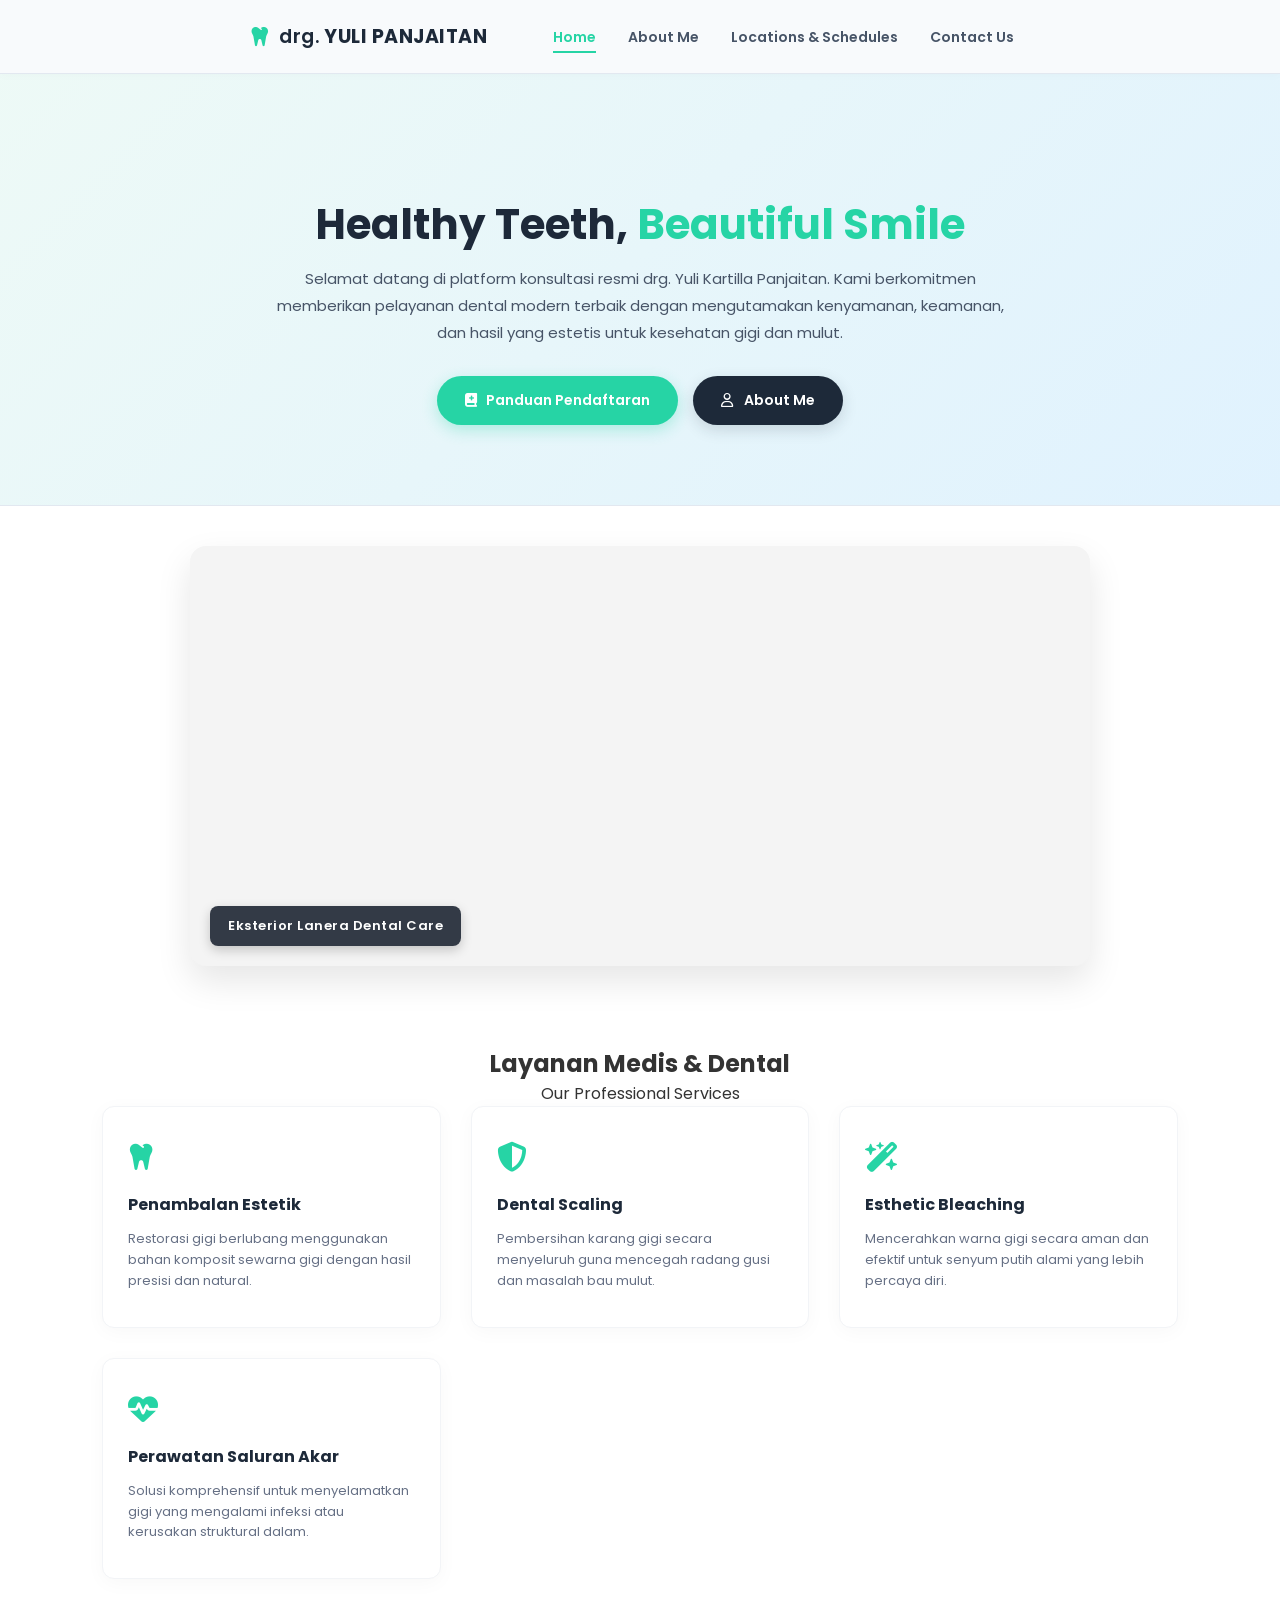
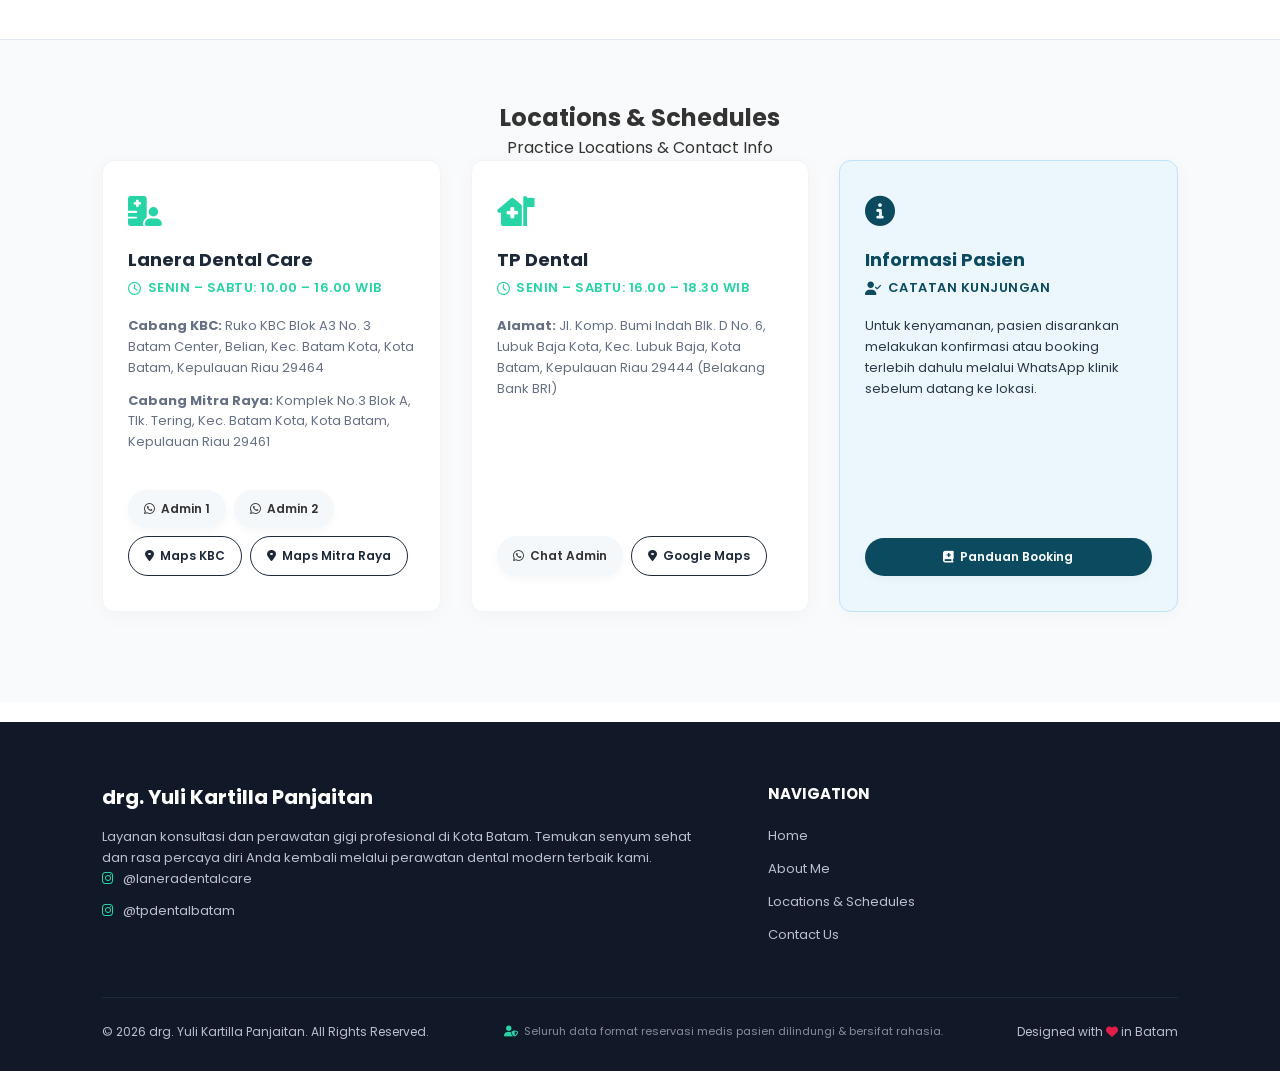
==== commit be34d3cc: "Update index.html" ====
--- a/index.html
+++ b/index.html
@@ -4,7 +4,14 @@
     <meta charset="UTF-8">
     <meta name="viewport" content="width=device-width, initial-scale=1.0">
     <title>Home - drg. Yuli Kartilla Panjaitan</title>
-    <!-- FAVICON: Data URI SVG Gigi Hijau Mint (Aman & Bebas Blokir Browser) -->
+    
+    <!-- SEO & Social Media Share Meta Tags -->
+    <meta name="description" content="Layanan konsultasi dan perawatan gigi profesional drg. Yuli Kartilla Panjaitan di Batam (Lanera Dental Care & TP Dental).">
+    <meta property="og:title" content="drg. Yuli Kartilla Panjaitan - Dokter Gigi Batam">
+    <meta property="og:description" content="Healthy Teeth, Beautiful Smile. Layanan dental modern terbaik di Kota Batam.">
+    <meta property="og:type" content="website">
+    
+    <!-- FAVICON: Data URI SVG Gigi Hijau Mint -->
     <link rel="icon" type="image/svg+xml" href="data:image/svg+xml,%3Csvg xmlns='http://www.w3.org/2000/svg' viewBox='0 0 512 512'%3E%3Cpath fill='%2326d4a5' d='M416 112c-35.3 0-64 28.7-64 64v51.2c0 23.4-12.2 44.9-32.3 56.8L272 312.6l-47.7-28.6c-20.1-12-32.3-33.5-32.3-56.8V176c0-35.3-28.7-64-64-64S64 140.7 64 176c0 86.8 52.3 162.7 128 193.3V432c0 17.7 14.3 32 32 32h64c17.7 0 32-14.3 32-32V369.3c75.7-30.6 128-106.5 128-193.3c0-35.3-28.7-64-64-64z'/%3E%3C/svg%3E">
     <!-- Font Awesome untuk Ikon -->
     <link rel="stylesheet" href="https://cdnjs.cloudflare.com/ajax/libs/font-awesome/6.4.0/css/all.min.css">
@@ -20,13 +27,15 @@
             scroll-behavior: smooth;
         }
 
+        /* TRANSISI MODERN: Opacity Dasar untuk Efek Lembut di HP */
         body {
             background-color: #ffffff;
             color: #333;
             overflow-x: hidden;
-        }
-
-        /* Keyframes untuk Animasi Efek Masuk (Entrance) */
+            opacity: 0;
+            transition: opacity 0.4s ease-in-out;
+        }
+
         @keyframes fadeInUp {
             from {
                 opacity: 0;
@@ -38,12 +47,12 @@
             }
         }
 
-        /* REVISI: Navigation Bar Rapat Ditengah & Simetris */
+        /* HEADER INTERAKTIF: Rapat Ditengah & Simetris */
         header {
             display: flex;
-            justify-content: center; /* Membuat isi konten berkumpul di tengah */
-            align-items: center;
-            gap: 50px; /* Jarak antara Logo dan Menu Navigasi */
+            justify-content: center; 
+            align-items: center;
+            gap: 50px; 
             padding: 22px 5%;
             background: #f8fafc;
             position: fixed;
@@ -53,14 +62,14 @@
             left: 0;
             border-bottom: 1px solid #e2e8f0;
             box-shadow: 0 2px 10px rgba(0, 0, 0, 0.02);
-            transition: all 0.3s ease-in-out;
+            transition: all 0.4s cubic-bezier(0.16, 1, 0.3, 1);
         }
 
         header.scrolled {
             padding: 14px 5%;
             background: #f1f5f9;
             box-shadow: 0 4px 20px rgba(0, 0, 0, 0.06);
-            gap: 40px; /* Merapat sedikit saat di-scroll agar tampak dinamis */
+            gap: 40px; 
         }
 
         .logo {
@@ -69,17 +78,37 @@
             font-weight: 700;
             font-size: 19px;
             color: #1d2939;
-            text-transform: uppercase;
             letter-spacing: 0.5px;
             text-decoration: none;
             cursor: pointer;
             flex-shrink: 0;
+            transition: transform 0.3s ease;
+        }
+
+        .logo span.small-title {
+            text-transform: lowercase; 
+            font-weight: 600;
+        }
+
+        .logo span.main-title {
+            text-transform: uppercase; 
+            margin-left: 4px;
         }
 
         .logo i {
             color: #26d4a5;
             margin-right: 10px;
             font-size: 22px;
+            transition: transform 0.4s cubic-bezier(0.175, 0.885, 0.32, 1.275);
+        }
+
+        .logo:hover {
+            transform: scale(1.02);
+        }
+
+        .logo:hover i {
+            transform: rotate(20deg) scale(1.1);
+            color: #1fc094;
         }
 
         nav {
@@ -102,11 +131,35 @@
             color: #475467;
             font-size: 14px;
             font-weight: 600;
-            transition: color 0.3s;
+            position: relative;
+            padding: 6px 0;
+            transition: color 0.3s ease;
             white-space: nowrap;
         }
 
-        nav ul li a:hover, nav ul li a.active {
+        nav ul li a::after {
+            content: '';
+            position: absolute;
+            width: 100%;
+            transform: scaleX(0);
+            height: 2px;
+            bottom: 0;
+            left: 0;
+            background-color: #26d4a5;
+            transform-origin: bottom right;
+            transition: transform 0.3s cubic-bezier(0.16, 1, 0.3, 1);
+        }
+
+        nav ul li a:hover {
+            color: #26d4a5;
+        }
+
+        nav ul li a:hover::after, nav ul li a.active::after {
+            transform: scaleX(1);
+            transform-origin: bottom left;
+        }
+        
+        nav ul li a.active {
             color: #26d4a5;
         }
 
@@ -114,9 +167,15 @@
             display: none;
             font-size: 24px;
             cursor: pointer;
-        }
-
-        /* SECTION: Hero Banner Interaktif Komplit */
+            transition: transform 0.3s ease;
+        }
+        
+        .menu-toggle:hover {
+            transform: scale(1.1);
+            color: #26d4a5;
+        }
+
+        /* SECTION: Hero Banner */
         .hero-section {
             padding: 200px 8% 80px 8%;
             background: linear-gradient(135deg, #eefaf6 0%, #e0f2fe 100%);
@@ -211,7 +270,7 @@
             box-shadow: 0 8px 25px rgba(29, 41, 57, 0.35);
         }
 
-        /* SECTION: Slider Gambar Klinik Teroptimasi */
+        /* SECTION: Slider Gambar Klinik */
         .slider-section {
             padding: 40px 8% 20px 8%;
             background: #ffffff;
@@ -286,22 +345,6 @@
             text-align: center;
         }
 
-        .section-title {
-            font-size: 28px;
-            color: #1d2939;
-            margin-bottom: 10px;
-            font-weight: 700;
-        }
-
-        .section-subtitle {
-            font-size: 14px;
-            color: #26d4a5;
-            text-transform: uppercase;
-            font-weight: 600;
-            letter-spacing: 1px;
-            margin-bottom: 50px;
-        }
-
         .services-grid {
             display: grid;
             grid-template-columns: repeat(auto-fit, minmax(250px, 1fr));
@@ -450,7 +493,7 @@
             color: white;
         }
 
-        /* MODAL POPUP PANDUAN PENDAFTARAN RESPONSIVE */
+        /* MODAL POPUP PANDUAN */
         .modal {
             display: none;
             position: fixed;
@@ -487,18 +530,6 @@
             transition: transform 0.3s ease;
         }
 
-        .modal-content::-webkit-scrollbar {
-            width: 6px;
-        }
-        .modal-content::-webkit-scrollbar-thumb {
-            background-color: #d0d5dd;
-            border-radius: 4px;
-        }
-
-        .modal.show .modal-content {
-            transform: translateY(0);
-        }
-
         .close-btn {
             position: absolute;
             right: 20px;
@@ -507,13 +538,8 @@
             font-weight: 600;
             color: #9ca3af;
             cursor: pointer;
-            transition: color 0.2s;
             line-height: 1;
             padding: 5px;
-        }
-
-        .close-btn:hover {
-            color: #1f2937;
         }
 
         .modal h2 {
@@ -521,7 +547,6 @@
             color: #0c4a60;
             font-weight: 700;
             margin-bottom: 15px;
-            padding-right: 30px;
             display: flex;
             align-items: center;
             gap: 10px;
@@ -551,14 +576,12 @@
             justify-content: center;
             align-items: center;
             flex-shrink: 0;
-            margin-top: 2px;
         }
 
         .step-text h4 {
             font-size: 14px;
             color: #1d2939;
             font-weight: 600;
-            margin-bottom: 4px;
         }
 
         .step-text p {
@@ -574,8 +597,6 @@
             margin-top: 8px;
             font-size: 12px;
             color: #333;
-            border-radius: 0 4px 4px 0;
-            font-style: normal;
         }
 
         /* SECTION: Footer */
@@ -602,7 +623,6 @@
 
         .footer-brand p {
             line-height: 1.6;
-            margin-bottom: 20px;
             font-size: 13px;
         }
 
@@ -627,7 +647,6 @@
             font-weight: 700;
             margin-bottom: 20px;
             text-transform: uppercase;
-            letter-spacing: 0.5px;
         }
 
         .footer-links ul {
@@ -641,14 +660,13 @@
         .footer-links ul li a {
             color: #bcbfcd;
             text-decoration: none;
-            transition: color 0.3s;
             font-size: 13px;
         }
 
         .footer-links ul li a:hover {
             color: #26d4a5;
         }
-
+        
         .footer-bottom {
             border-top: 1px solid #1f2937;
             padding-top: 25px;
@@ -660,36 +678,25 @@
             font-size: 12px;
         }
 
-        /* Responsive Breakpoint Mobile Layout Header */
+        .footer-bottom .privacy-note {
+            color: #888c9b;
+            font-size: 11px;
+            display: flex;
+            align-items: center;
+            gap: 6px;
+        }
+
         @media (max-width: 992px) {
-            header { 
-                justify-content: space-between; /* Kembali ke kiri-kanan pada mobile demi fungsionalitas */
-                padding: 16px 5%; 
-                background: #f8fafc !important; 
-                position: fixed; 
-                box-shadow: 0 2px 10px rgba(0,0,0,0.05); 
-            }
+            header { justify-content: space-between; padding: 16px 5%; background: #f8fafc !important; }
             .menu-toggle { display: block; color: #111; }
-            nav ul {
-                display: none;
-                flex-direction: column;
-                position: absolute;
-                top: 100%;
-                left: 0;
-                width: 100%;
-                background: #f8fafc;
-                padding: 20px;
-                box-shadow: 0 10px 15px rgba(0,0,0,0.05);
-                border-bottom: 1px solid #e2e8f0;
-            }
+            nav ul { display: none; flex-direction: column; position: absolute; top: 100%; left: 0; width: 100%; background: #f8fafc; padding: 20px; box-shadow: 0 10px 15px rgba(0,0,0,0.05); border-bottom: 1px solid #e2e8f0; }
             nav ul.active { display: flex; }
             nav ul li { margin: 10px 0; }
-            
             .hero-section { padding: 160px 5% 40px 5%; }
             .hero-slider-container { height: 280px; }
-            .slide-caption { bottom: 15px; left: 15px; font-size: 12px; padding: 8px 14px; }
-            .locations-grid { grid-template-columns: 1fr; gap: 30px; }
+            .locations-grid { grid-template-columns: 1fr; }
             .footer-container { grid-template-columns: 1fr; gap: 30px; }
+            .footer-bottom { flex-direction: column; text-align: center; gap: 10px; }
         }
     </style>
 </head>
@@ -698,7 +705,9 @@
     <!-- Header / Navigasi (Centered Simetris) -->
     <header>
         <a href="about.html" class="logo">
-            <i class="fa-solid fa-tooth"></i> drg. YULI PANJAITAN
+            <i class="fa-solid fa-tooth"></i>
+            <span class="small-title">drg.</span>
+            <span class="main-title">YULI PANJAITAN</span>
         </a>
         <nav>
             <div class="menu-toggle" id="mobile-menu"><i class="fa-solid fa-bars"></i></div>
@@ -715,7 +724,7 @@
     <section class="hero-section">
         <div class="hero-text">
             <h1>Healthy Teeth, <span>Beautiful Smile</span></h1>
-            <p>Selamat datang di platform konsultasi resmi drg. Yuli Kartilla Panjaitan. Kami berkomitmen memberikan pelayanan dental modern terbaik dengan mengutamakan kenyamanan, keamanan, dan hasil yang estetis untuk kesehatan gigi and mulut Anda.</p>
+            <p>Selamat datang di platform konsultasi resmi drg. Yuli Kartilla Panjaitan. Kami berkomitmen memberikan pelayanan dental modern terbaik dengan mengutamakan kenyamanan, keamanan, dan hasil yang estetis untuk kesehatan gigi dan mulut.</p>
             
             <div class="hero-buttons">
                 <button class="btn-primary" onclick="toggleModal(true)">
@@ -746,26 +755,30 @@
         </div>
     </section>
 
-    <!-- SECTION: Services -->
+    <!-- SECTION: Services (URUTAN BARU) -->
     <section class="services-section">
         <h2 class="section-title">Layanan Medis & Dental</h2>
         <div class="section-subtitle">Our Professional Services</div>
         <div class="services-grid">
+            <!-- 1. Penambalan Estetik -->
+            <div class="service-card">
+                <i class="fa-solid fa-tooth service-icon"></i>
+                <h3>Penambalan Estetik</h3>
+                <p>Restorasi gigi berlubang menggunakan bahan komposit sewarna gigi dengan hasil presisi dan natural.</p>
+            </div>
+            <!-- 2. Dental Scaling -->
+            <div class="service-card">
+                <i class="fa-solid fa-shield-halved service-icon"></i>
+                <h3>Dental Scaling</h3>
+                <p>Pembersihan karang gigi secara menyeluruh guna mencegah radang gusi dan masalah bau mulut.</p>
+            </div>
+            <!-- 3. Esthetic Bleaching -->
             <div class="service-card">
                 <i class="fa-solid fa-wand-magic-sparkles service-icon"></i>
                 <h3>Esthetic Bleaching</h3>
                 <p>Mencerahkan warna gigi secara aman dan efektif untuk senyum putih alami yang lebih percaya diri.</p>
             </div>
-            <div class="service-card">
-                <i class="fa-solid fa-shield-halved service-icon"></i>
-                <h3>Dental Scaling</h3>
-                <p>Pembersihan karang gigi secara menyeluruh guna mencegah radang gusi dan masalah bau mulut.</p>
-            </div>
-            <div class="service-card">
-                <i class="fa-solid fa-tooth service-icon"></i>
-                <h3>Penambalan Estetik</h3>
-                <p>Restorasi gigi berlubang menggunakan bahan komposit sewarna gigi dengan hasil presisi dan natural.</p>
-            </div>
+            <!-- 4. Perawatan Saluran Akar -->
             <div class="service-card">
                 <i class="fa-solid fa-heart-pulse service-icon"></i>
                 <h3>Perawatan Saluran Akar</h3>
@@ -780,7 +793,7 @@
         <div class="section-subtitle">Practice Locations & Contact Info</div>
         <div class="locations-grid">
             
-            <!-- KLINIK 1 (Lanera Dental Care) -->
+            <!-- KLINIK 1 -->
             <div class="location-card">
                 <div>
                     <i class="fa-solid fa-hospital-user location-icon"></i>
@@ -797,7 +810,7 @@
                 </div>
             </div>
 
-            <!-- KLINIK 2 (TP Dental) -->
+            <!-- KLINIK 2 -->
             <div class="location-card">
                 <div>
                     <i class="fa-solid fa-house-medical-flag location-icon"></i>
@@ -811,32 +824,29 @@
                 </div>
             </div>
 
-            <!-- KARTU INFORMASI EXTRA -->
+            <!-- KARTU INFO -->
             <div class="location-card" style="background-color: #ebf7fd; border-color: #bee3f8;">
                 <div>
                     <i class="fa-solid fa-circle-info location-icon" style="color: #0c4a60;"></i>
                     <h3 style="color: #0c4a60;">Informasi Pasien</h3>
                     <h4 style="color: #0c4a60;"><i class="fa-solid fa-user-check"></i> Catatan Kunjungan</h4>
-                    <p class="address-text" style="color: #2d3748;">Untuk kenyamanan bersama, calon pasien disarankan melakukan konfirmasi atau booking terlebih dahulu melalui WhatsApp klinik masing-masing sebelum datang ke lokasi.</p>
+                    <p class="address-text" style="color: #2d3748;">Untuk kenyamanan, pasien disarankan melakukan konfirmasi atau booking terlebih dahulu melalui WhatsApp klinik sebelum datang ke lokasi.</p>
                 </div>
                 <div class="card-buttons">
                     <button class="card-btn" style="background-color: #0c4a60; color: white; width: 100%; justify-content: center; border-radius: 25px;" onclick="toggleModal(true)"><i class="fa-solid fa-book-medical"></i> Panduan Booking</button>
                 </div>
             </div>
-
         </div>
     </section>
 
-    <!-- SECTION: Contact Us Link Anchor -->
     <section id="contact" style="padding: 10px 0;"></section>
 
-    <!-- MODAL POPUP PANDUAN PENDAFTARAN -->
+    <!-- MODAL POPUP PANDUAN -->
     <div id="panduanModal" class="modal">
         <div class="modal-content">
             <span class="close-btn" onclick="toggleModal(false)">×</span>
             <h2><i class="fa-solid fa-book-medical" style="color: #26d4a5;"></i> Panduan Pendaftaran</h2>
             <div style="border-top: 1px solid #f0f4f8; margin-bottom: 20px;"></div>
-            
             <div class="modal-step-container">
                 <div class="modal-step">
                     <div class="step-number">1</div>
@@ -849,7 +859,7 @@
                     <div class="step-number">2</div>
                     <div class="step-text">
                         <h4>Hubungi Kontak Admin</h4>
-                        <p>Klik tombol <strong>Admin</strong> atau <strong>Chat Admin</strong> pada kartu klinik yang dipilih untuk langsung dialihkan ke ruang obrolan WhatsApp.</p>
+                        <p>Klik tombol Admin atau Chat Admin pada kartu klinik yang dipilih untuk langsung dialihkan ke ruang obrolan WhatsApp.</p>
                     </div>
                 </div>
                 <div class="modal-step">
@@ -865,13 +875,6 @@
                         </blockquote>
                     </div>
                 </div>
-                <div class="modal-step">
-                    <div class="step-number">4</div>
-                    <div class="step-text">
-                        <h4>Tunggu Konfirmasi Slot</h4>
-                        <p>Admin klinik akan memverifikasi ketersediaan jam kunjungan Anda. Setelah disetujui, Anda tinggal datang sesuai jadwal aman tersebut.</p>
-                    </div>
-                </div>
             </div>
         </div>
     </div>
@@ -887,7 +890,6 @@
                     <a href="https://www.instagram.com/tpdentalbatam/" target="_blank"><i class="fa-brands fa-instagram" style="color: #26d4a5;"></i> @tpdentalbatam</a>
                 </div>
             </div>
-
             <div class="footer-links">
                 <h4>Navigation</h4>
                 <ul>
@@ -898,19 +900,35 @@
                 </ul>
             </div>
         </div>
-
         <div class="footer-bottom">
             <p>&copy; 2026 drg. Yuli Kartilla Panjaitan. All Rights Reserved.</p>
+            <p class="privacy-note"><i class="fa-solid fa-user-shield" style="color: #26d4a5;"></i> Seluruh data format reservasi medis pasien dilindungi & bersifat rahasia.</p>
             <p>Designed with <i class="fa-solid fa-heart" style="color: #e11d48;"></i> in Batam</p>
         </div>
     </footer>
 
-    <!-- JavaScript Interaksi -->
+    <!-- INTERACTIVE JAVASCRIPT CODES -->
     <script>
+        document.addEventListener('DOMContentLoaded', () => {
+            document.body.style.opacity = '1';
+        });
+
+        document.querySelectorAll('a').forEach(link => {
+            link.addEventListener('click', function(e) {
+                const href = this.getAttribute('href');
+                if (href && !href.startsWith('#') && this.getAttribute('target') !== '_blank') {
+                    e.preventDefault();
+                    document.body.style.opacity = '0';
+                    setTimeout(() => {
+                        window.location.href = href;
+                    }, 400);
+                }
+            });
+        });
+
         const header = document.querySelector('header');
         function checkScroll() {
-            const scrollTop = window.scrollY || window.pageYOffset || document.documentElement.scrollTop;
-            if (scrollTop > 30) {
+            if ((window.scrollY || window.pageYOffset) > 30) {
                 header.classList.add('scrolled');
             } else {
                 header.classList.remove('scrolled');
@@ -920,8 +938,7 @@
         window.addEventListener('load', checkScroll);
 
         function openWhatsApp(nomor, pesan) {
-            const url = `https://wa.me/${nomor}?text=${encodeURIComponent(pesan)}`;
-            window.open(url, '_blank');
+            window.open(`https://wa.me/${nomor}?text=${encodeURIComponent(pesan)}`, '_blank');
         }
 
         function toggleModal(show) {
@@ -935,32 +952,20 @@
             }
         }
 
-        window.onclick = function(event) {
-            const modal = document.getElementById('panduanModal');
-            if (event.target === modal) {
-                toggleModal(false);
-            }
-        }
-
         const mobileMenu = document.getElementById('mobile-menu');
-        const navList = document.getElementById('nav-list');
         mobileMenu.addEventListener('click', () => {
-            navList.classList.toggle('active');
+            document.getElementById('nav-list').classList.toggle('active');
         });
 
         const slides = document.querySelectorAll('.slide');
         let currentSlide = 0;
-
         function nextSlide() {
             if (slides.length <= 1) return;
             slides[currentSlide].classList.remove('active');
             currentSlide = (currentSlide + 1) % slides.length;
             slides[currentSlide].classList.add('active');
         }
-
-        if (slides.length > 0) {
-            setInterval(nextSlide, 4000);
-        }
+        if (slides.length > 0) { setInterval(nextSlide, 4000); }
     </script>
 </body>
 </html>
